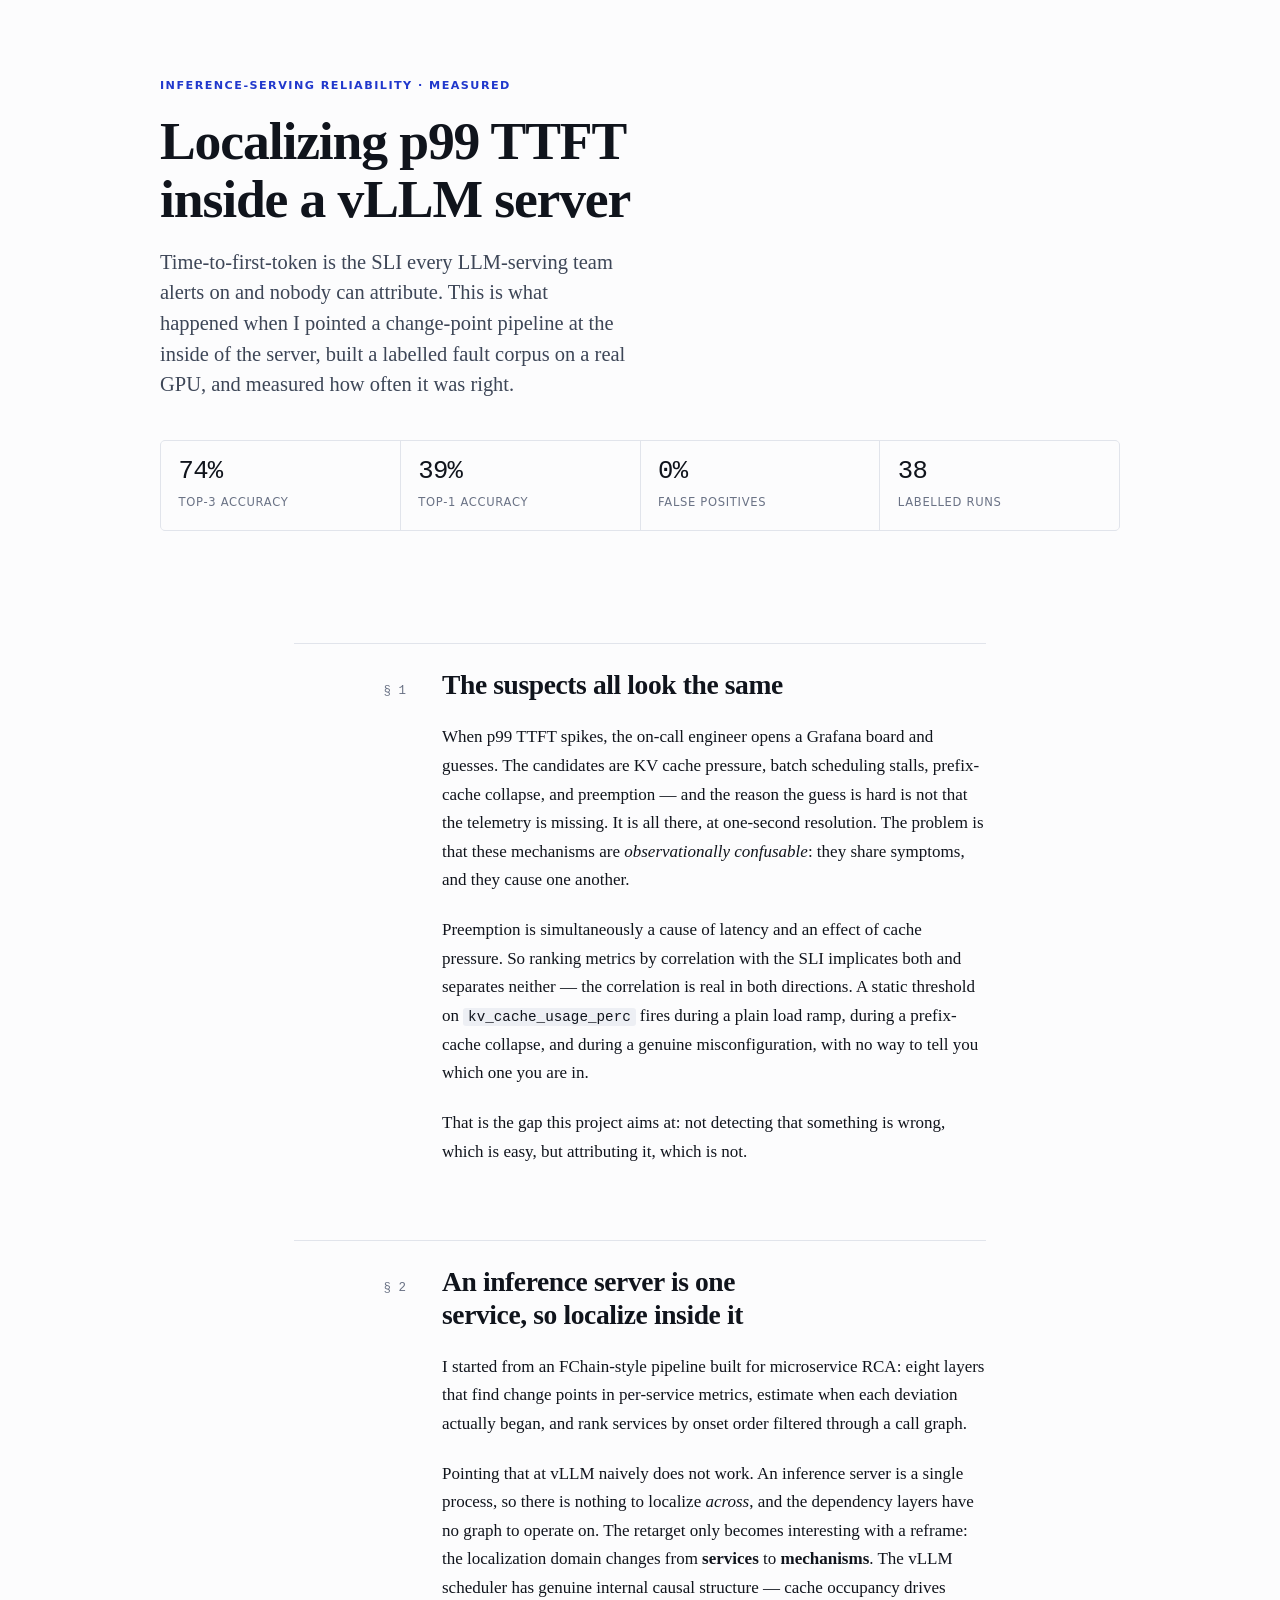
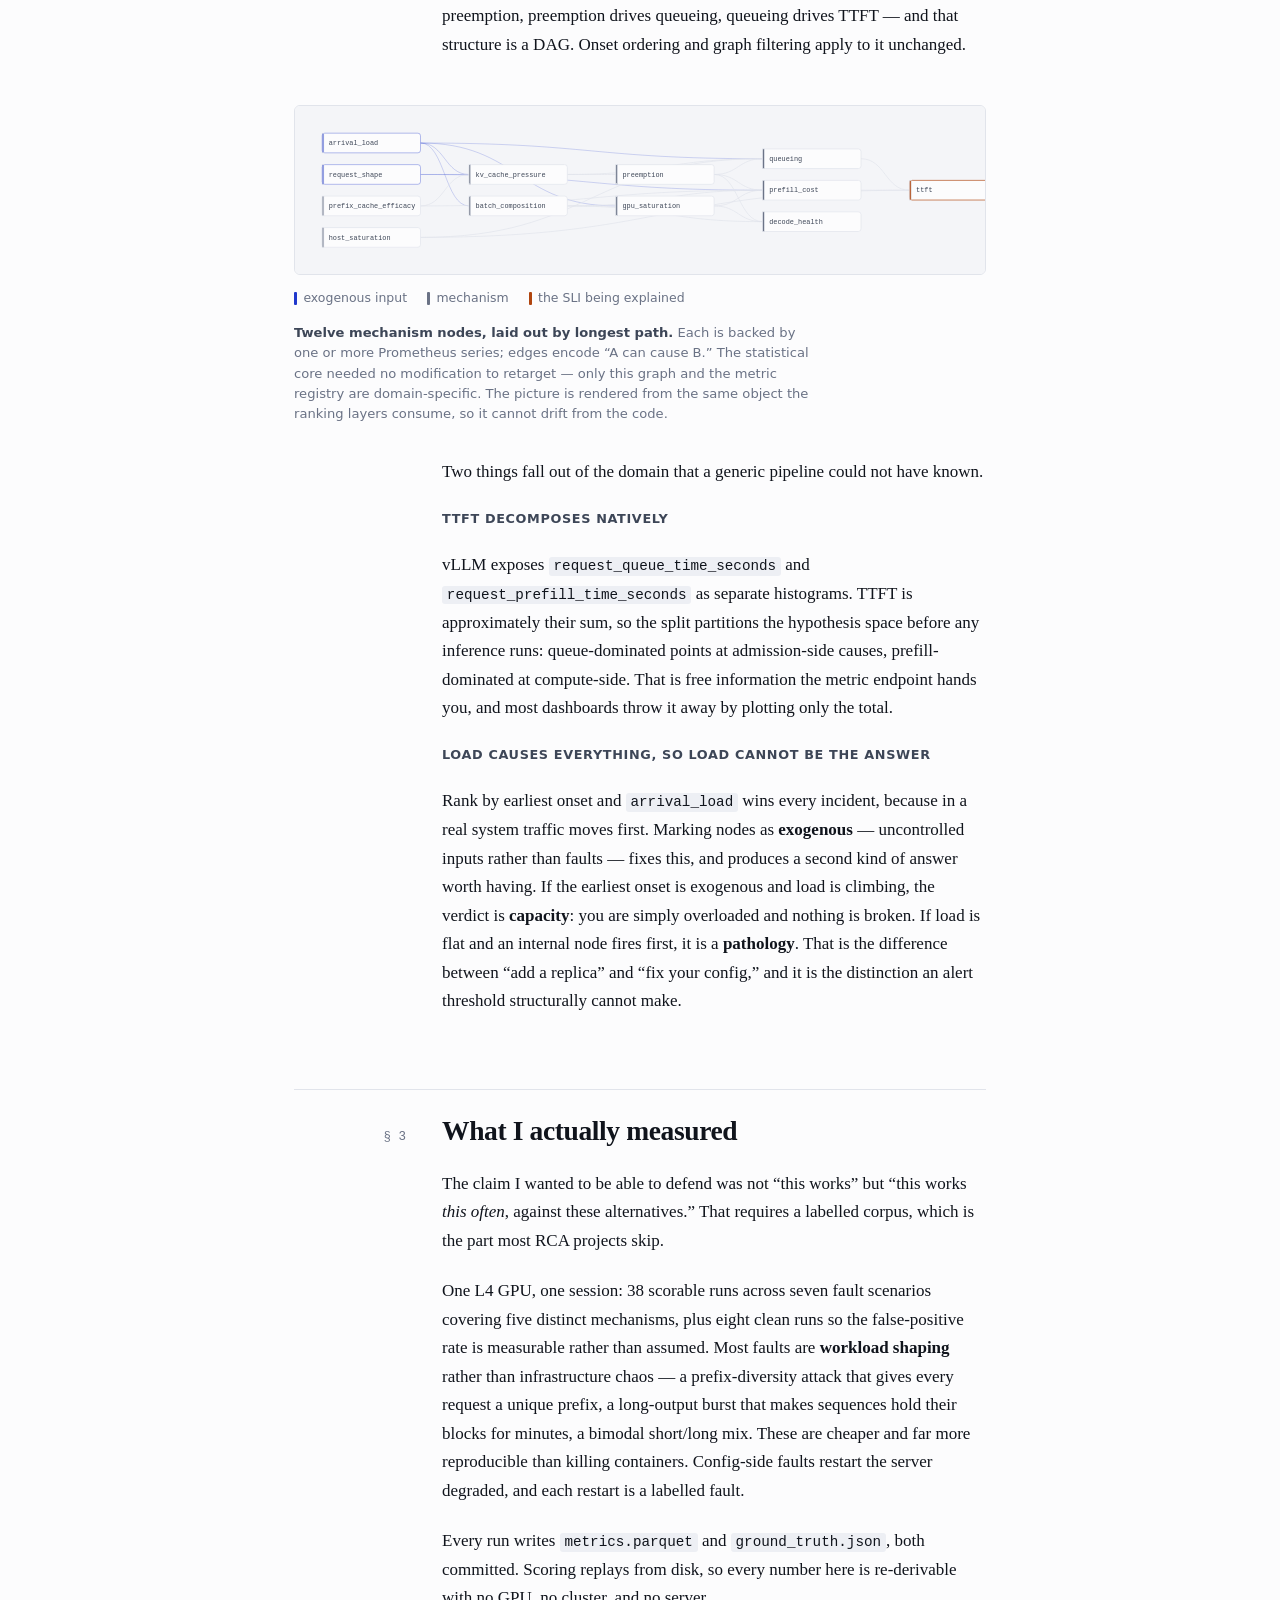
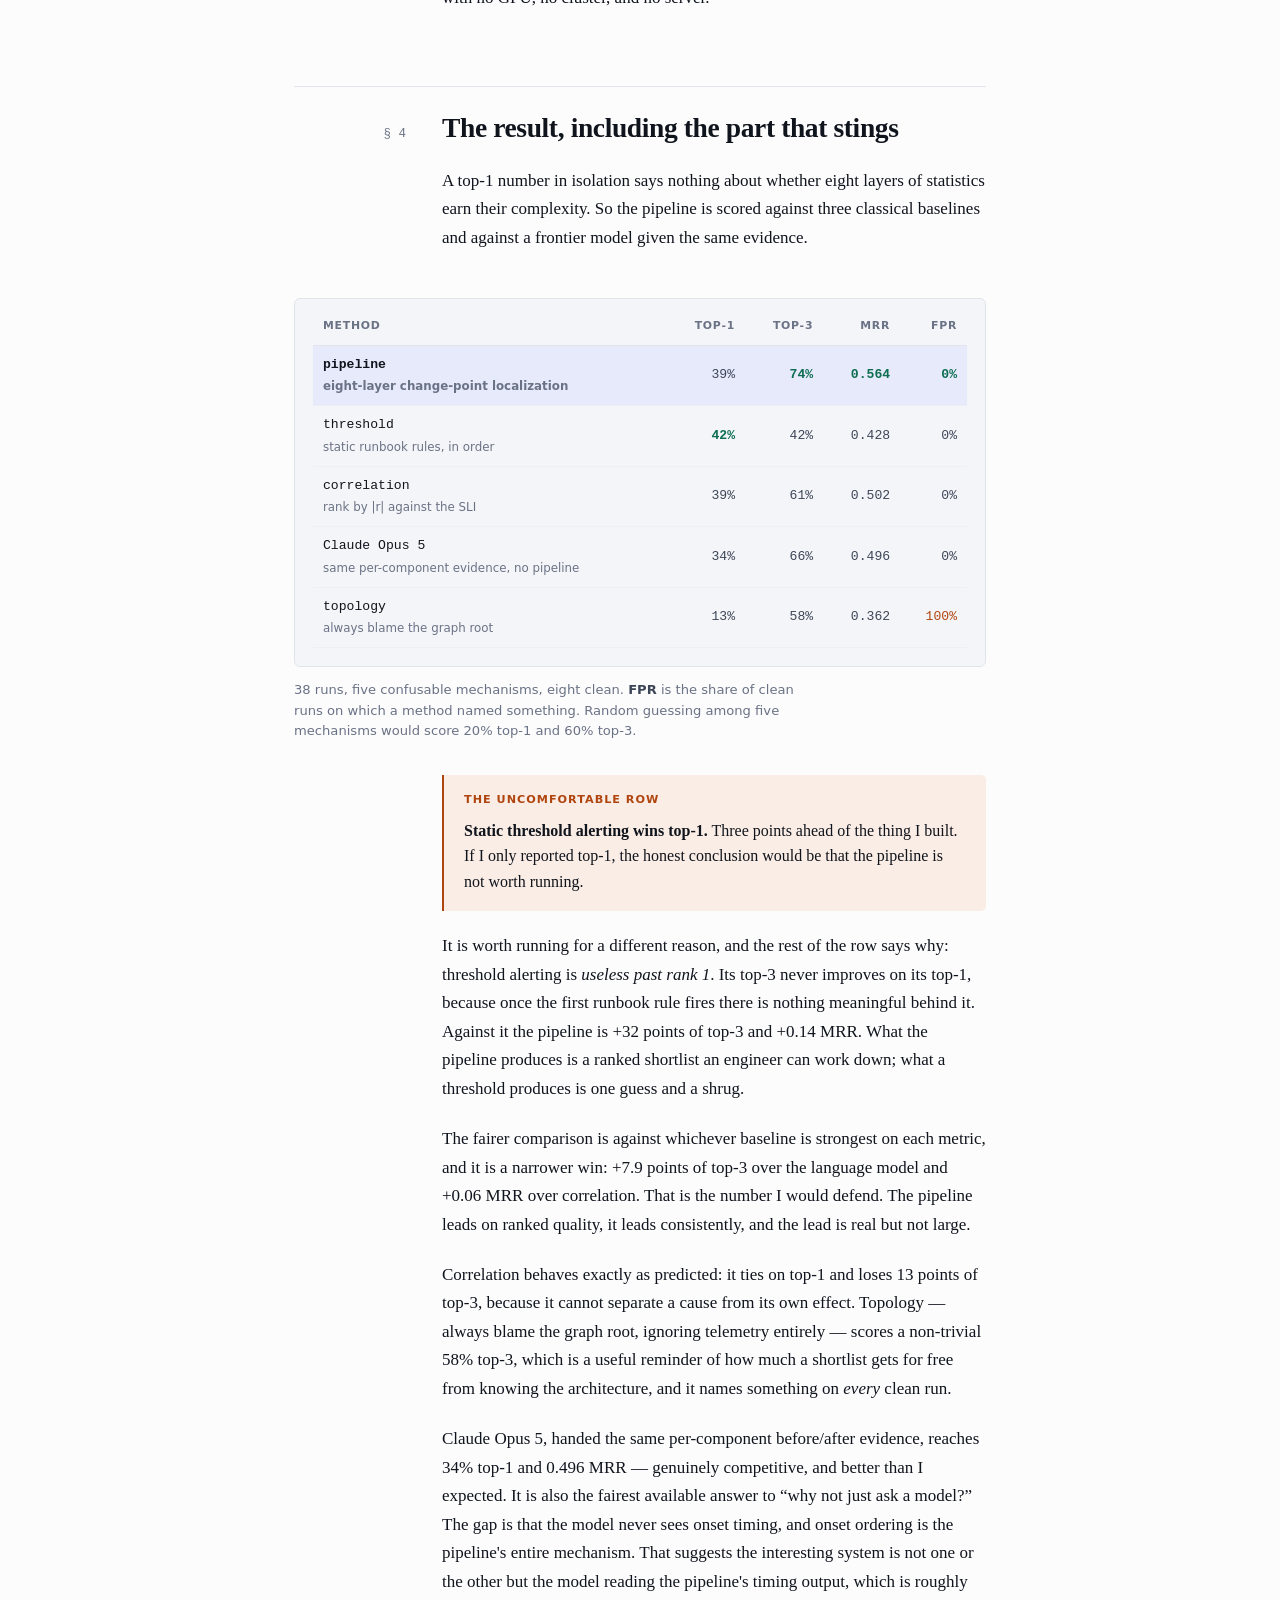
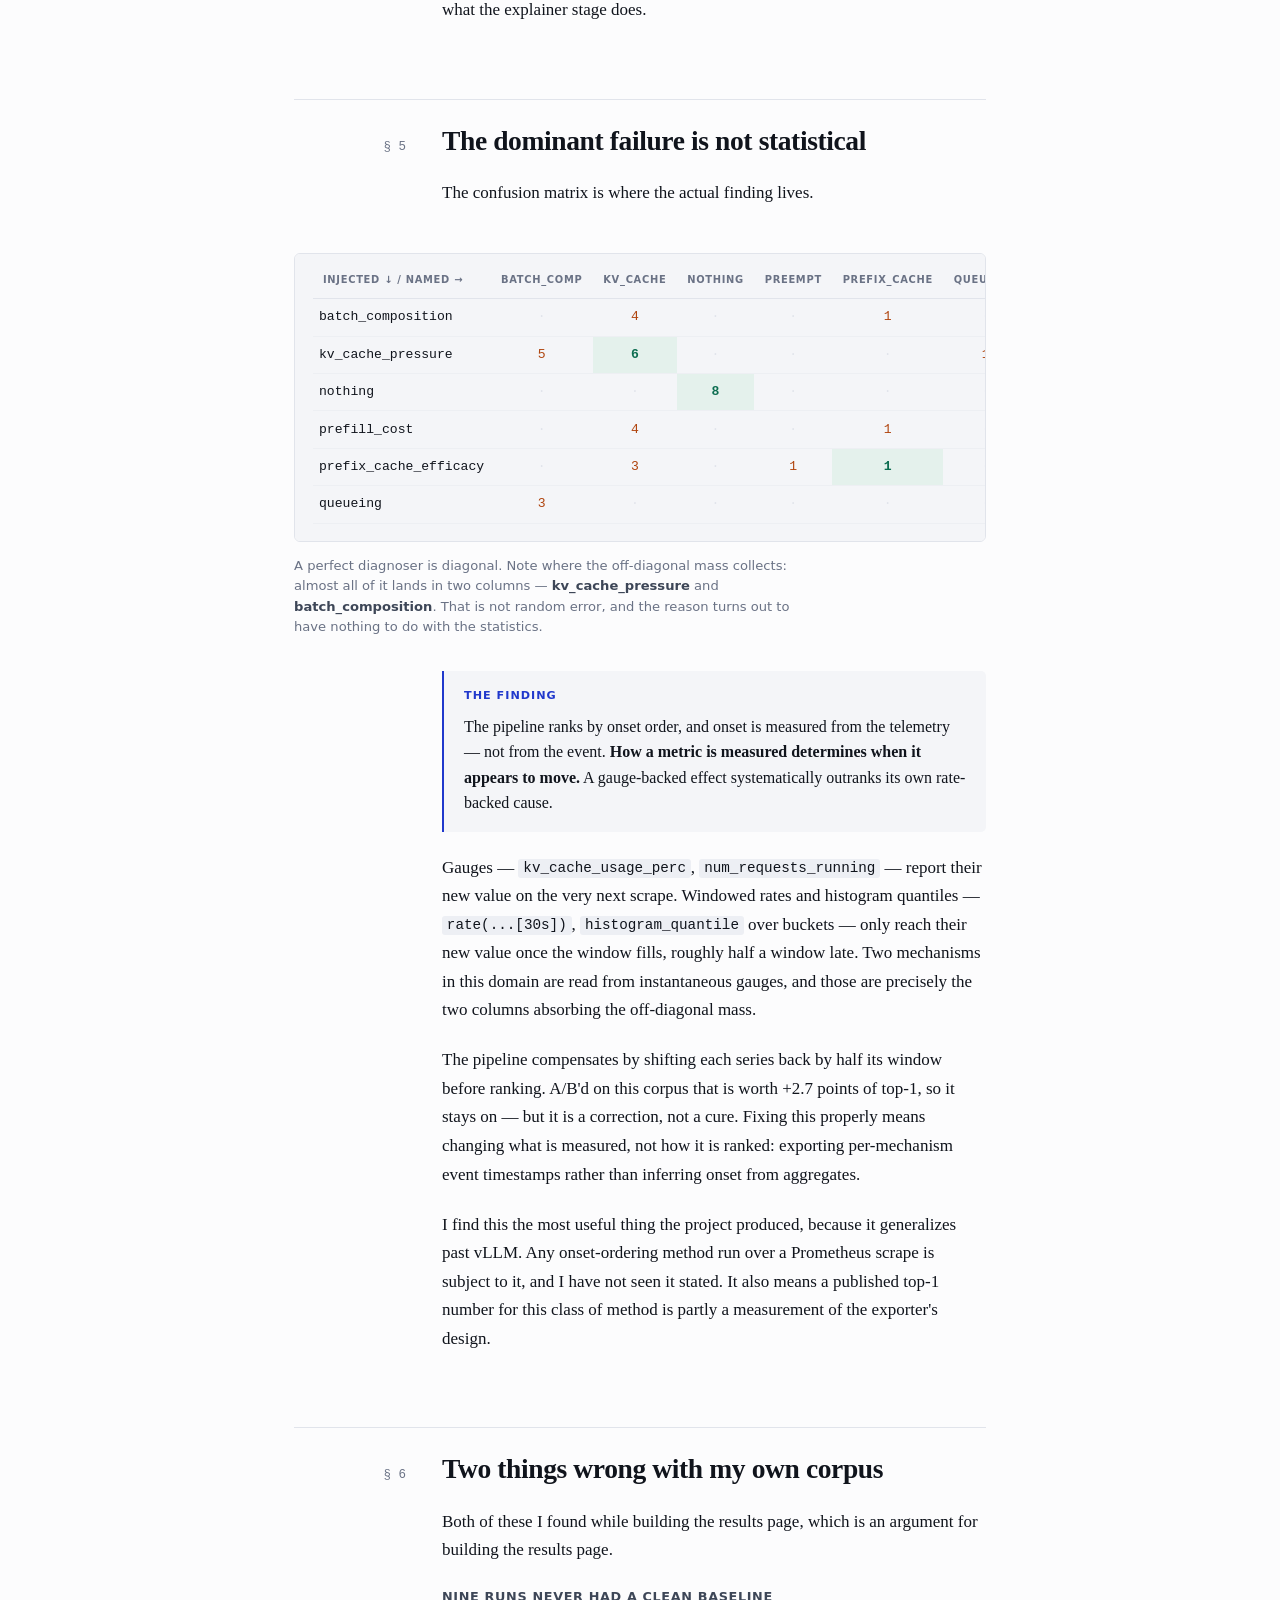
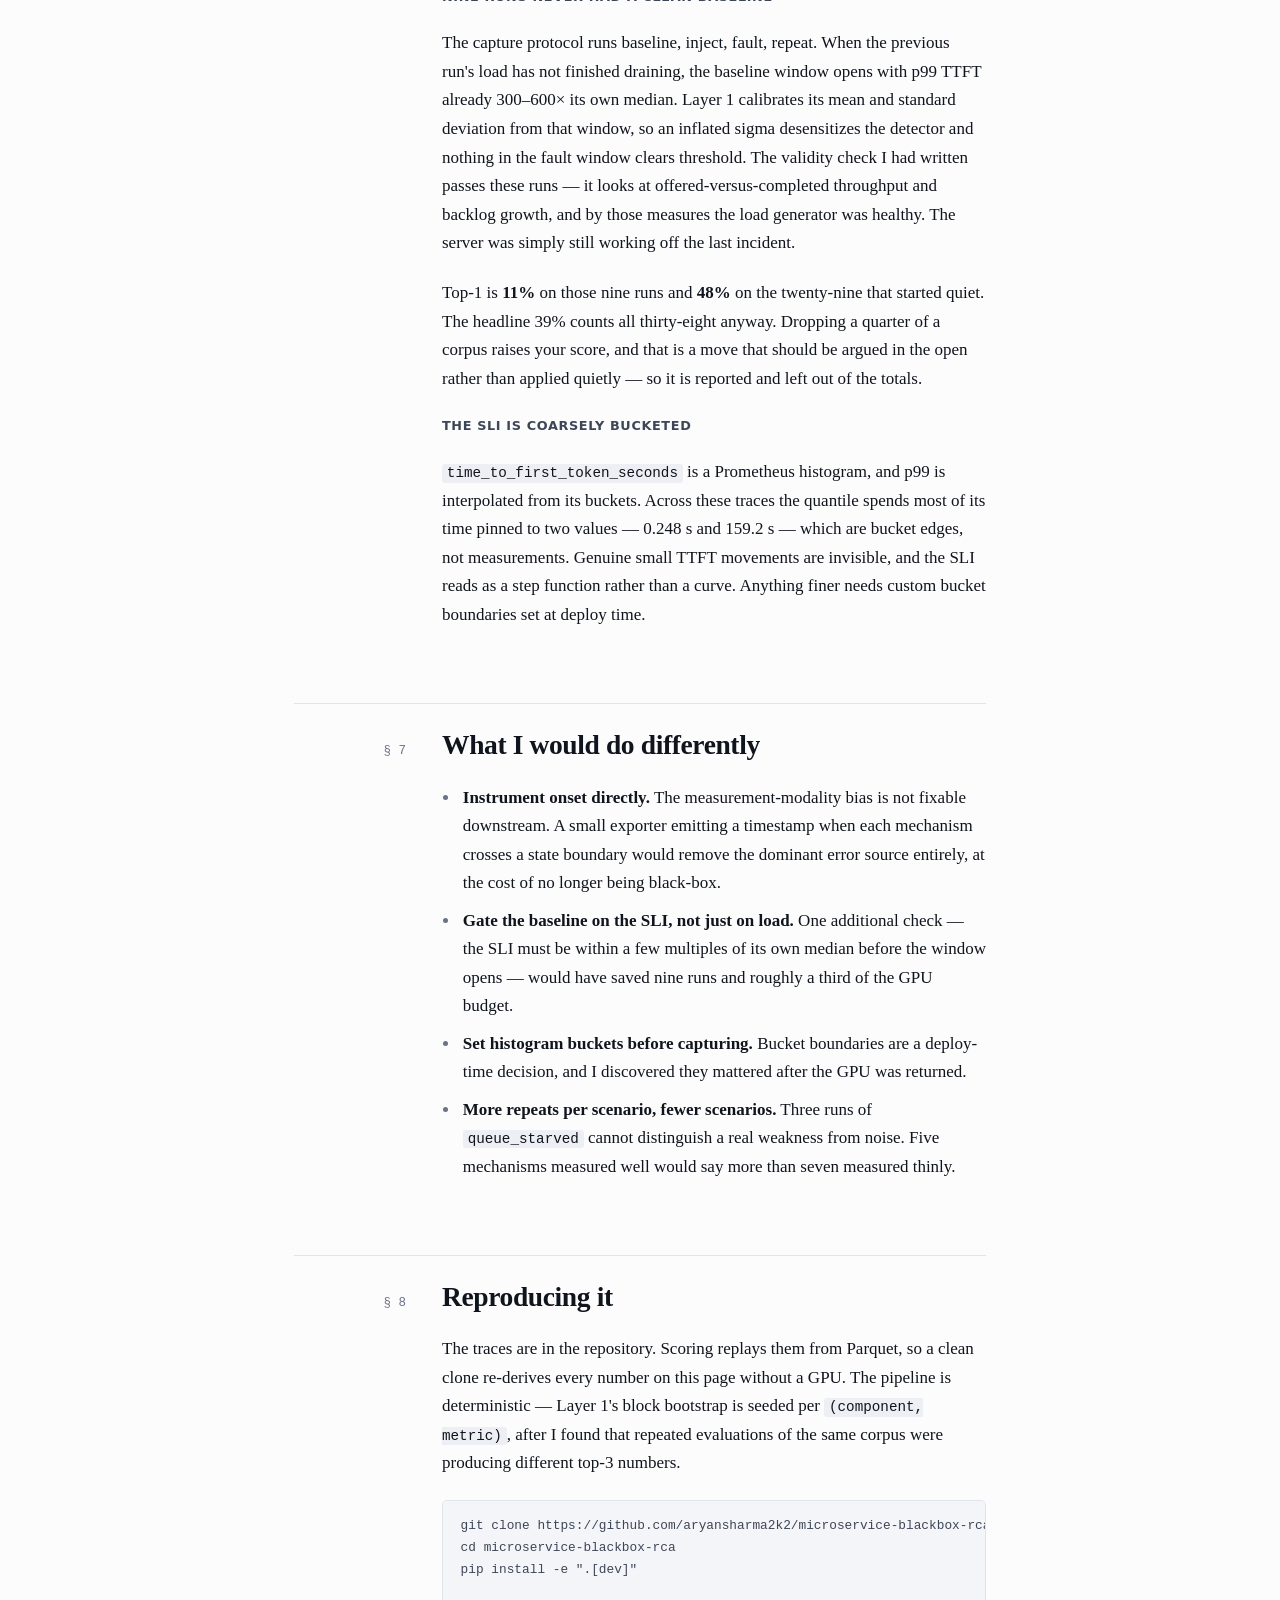
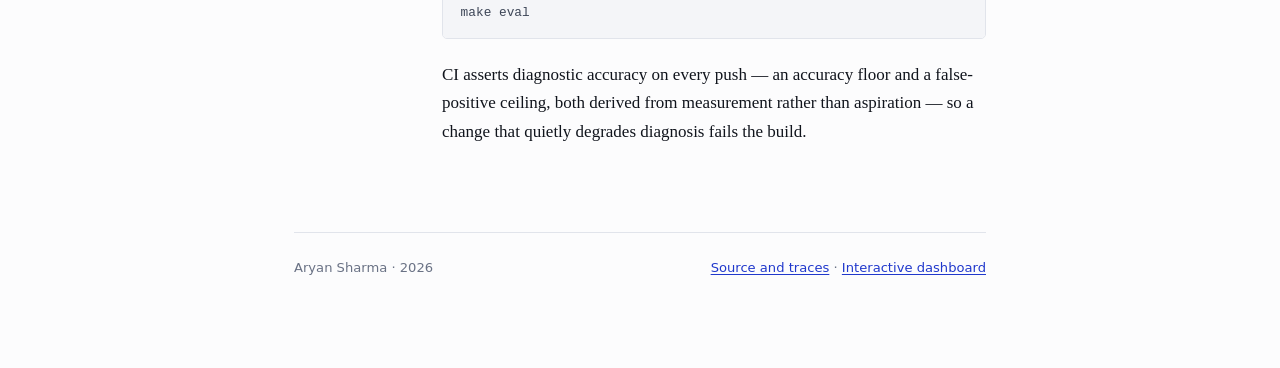
==== portfolio/writeup.html @ ae0decf9 "rebuilt the dashboard from real traces, added the writeup" ====
<!doctype html>
<html lang="en">
  <head>
    <meta charset="utf-8">
    <meta name="viewport" content="width=device-width, initial-scale=1">
    <meta name="description" content="How often a change-point pipeline correctly attributes p99 TTFT spikes inside a vLLM inference server, measured on 38 labelled GPU runs against threshold alerting, correlation ranking, and Claude Opus 5.">
    <title>Localizing p99 TTFT inside a vLLM server</title>
    <link rel="icon" href="data:image/svg+xml,<svg xmlns=%22http://www.w3.org/2000/svg%22 viewBox=%220 0 32 32%22><rect width=%2232%22 height=%2232%22 rx=%227%22 fill=%22%232038CC%22/><path d=%22M6 22 L13 22 L13 12 L19 12 L19 20 L26 20%22 fill=%22none%22 stroke=%22white%22 stroke-width=%223%22 stroke-linejoin=%22round%22 stroke-linecap=%22round%22/></svg>">
  </head>
  <body>
<style>
  /* --- tokens: complete light palette on bare :root --- */
  :root {
    --ground:      #FCFCFD;
    --ground-2:    #F4F5F8;
    --ground-3:    #EDEFF4;
    --ink:         #10141C;
    --ink-2:       #3D4657;
    --slate:       #6A7285;
    --rule:        #E1E4EB;
    --rule-soft:   #EDEFF3;
    --accent:      #2038CC;
    --accent-soft: #E7EAFB;
    --warn:        #B0450F;
    --warn-soft:   #FAEDE5;
    --good:        #0D6E51;
    --good-soft:   #E4F1EC;

    --serif: ui-serif, "New York", "Iowan Old Style", Charter, "Palatino Linotype", Georgia, serif;
    --sans:  ui-sans-serif, -apple-system, BlinkMacSystemFont, "Segoe UI", system-ui, sans-serif;
    --mono:  ui-monospace, "SF Mono", "JetBrains Mono", Menlo, Consolas, monospace;

    --col: 34rem;
    --rail: 7rem;
  }

  @media (prefers-color-scheme: dark) {
    :root:not([data-theme="light"]) {
      --ground:      #0E1116;
      --ground-2:    #151A22;
      --ground-3:    #1B212B;
      --ink:         #E9ECF2;
      --ink-2:       #B6BECD;
      --slate:       #8A93A5;
      --rule:        #262D39;
      --rule-soft:   #1C222C;
      --accent:      #8DA0FF;
      --accent-soft: #1A2140;
      --warn:        #E8895A;
      --warn-soft:   #2C1D15;
      --good:        #56C4A0;
      --good-soft:   #12271F;
    }
  }

  :root[data-theme="dark"] {
    --ground:      #0E1116;
    --ground-2:    #151A22;
    --ground-3:    #1B212B;
    --ink:         #E9ECF2;
    --ink-2:       #B6BECD;
    --slate:       #8A93A5;
    --rule:        #262D39;
    --rule-soft:   #1C222C;
    --accent:      #8DA0FF;
    --accent-soft: #1A2140;
    --warn:        #E8895A;
    --warn-soft:   #2C1D15;
    --good:        #56C4A0;
    --good-soft:   #12271F;
  }

  /* --- base --- */
  * { box-sizing: border-box; }

  body {
    margin: 0;
    background: var(--ground);
    color: var(--ink);
    font-family: var(--serif);
    font-size: 1.0625rem;
    line-height: 1.68;
    -webkit-font-smoothing: antialiased;
    text-rendering: optimizeLegibility;
  }

  .page {
    max-width: 66rem;
    margin: 0 auto;
    padding: clamp(2.5rem, 6vw, 5rem) clamp(1.1rem, 4vw, 3rem) 6rem;
  }

  /* The reading grid: a narrow rail for section marks, then the column.
     Figures opt out with .wide and span both tracks. */
  .flow {
    display: grid;
    grid-template-columns: var(--rail) minmax(0, var(--col));
    column-gap: 2.25rem;
    row-gap: 1.35rem;
    justify-content: center;
  }
  .flow > * { grid-column: 2; margin: 0; }
  .flow > .wide { grid-column: 1 / -1; }

  p { margin: 0; }
  p + p { margin-top: -.15rem; }

  a {
    color: var(--accent);
    text-decoration: underline;
    text-decoration-thickness: 1px;
    text-underline-offset: 2px;
  }
  a:hover { text-decoration-thickness: 2px; }
  a:focus-visible {
    outline: 2px solid var(--accent);
    outline-offset: 2px;
    border-radius: 2px;
  }

  strong { font-weight: 650; }
  em { font-style: italic; }

  code {
    font-family: var(--mono);
    font-size: .84em;
    background: var(--ground-3);
    padding: .1em .34em;
    border-radius: 3px;
    word-break: break-word;
  }

  /* --- masthead --- */
  .masthead { margin-bottom: clamp(2.5rem, 5vw, 3.75rem); }

  .kicker {
    font-family: var(--sans);
    font-size: .7rem;
    font-weight: 600;
    letter-spacing: .13em;
    text-transform: uppercase;
    color: var(--accent);
    margin-bottom: 1.1rem;
  }

  h1 {
    font-family: var(--serif);
    font-size: clamp(2.1rem, 5.4vw, 3.35rem);
    line-height: 1.08;
    letter-spacing: -.021em;
    font-weight: 600;
    text-wrap: balance;
    margin: 0 0 1.1rem;
    max-width: 20ch;
  }

  .deck {
    font-size: clamp(1.1rem, 2.1vw, 1.28rem);
    line-height: 1.5;
    color: var(--ink-2);
    max-width: 46ch;
    text-wrap: pretty;
  }

  /* --- the number strip: result before argument --- */
  .strip {
    display: grid;
    grid-template-columns: repeat(auto-fit, minmax(9rem, 1fr));
    gap: 1px;
    background: var(--rule);
    border: 1px solid var(--rule);
    border-radius: 5px;
    overflow: hidden;
    margin-top: 2.5rem;
  }
  .strip div { background: var(--ground); padding: 1rem 1.1rem 1.1rem; }
  .strip b {
    display: block;
    font-family: var(--mono);
    font-size: 1.6rem;
    font-weight: 500;
    letter-spacing: -.03em;
    font-variant-numeric: tabular-nums;
    color: var(--ink);
    line-height: 1.15;
  }
  .strip span {
    display: block;
    font-family: var(--sans);
    font-size: .72rem;
    letter-spacing: .06em;
    text-transform: uppercase;
    color: var(--slate);
    margin-top: .4rem;
  }

  /* --- sections --- */
  .sec {
    grid-column: 1 / -1;
    display: grid;
    grid-template-columns: var(--rail) minmax(0, var(--col));
    column-gap: 2.25rem;
    align-items: baseline;
    margin-top: 3.25rem;
    padding-top: 1.5rem;
    border-top: 1px solid var(--rule);
  }
  .sec .mark {
    grid-column: 1;
    font-family: var(--mono);
    font-size: .78rem;
    color: var(--slate);
    font-variant-numeric: tabular-nums;
    text-align: right;
    padding-top: .38rem;
  }
  .sec h2 {
    grid-column: 2;
    font-family: var(--serif);
    font-size: clamp(1.35rem, 2.8vw, 1.72rem);
    line-height: 1.2;
    letter-spacing: -.014em;
    font-weight: 600;
    margin: 0;
    text-wrap: balance;
  }

  h3 {
    font-family: var(--sans);
    font-size: .8rem;
    font-weight: 650;
    letter-spacing: .05em;
    text-transform: uppercase;
    color: var(--ink-2);
    margin: 1.1rem 0 -.5rem;
  }

  /* --- figures --- */
  figure.wide {
    margin: 1.5rem 0 .75rem;
    display: grid;
    gap: .85rem;
  }
  figcaption {
    font-family: var(--sans);
    font-size: .82rem;
    line-height: 1.55;
    color: var(--slate);
    max-width: 62ch;
  }
  figcaption b { color: var(--ink-2); font-weight: 620; }

  .frame {
    border: 1px solid var(--rule);
    border-radius: 6px;
    background: var(--ground-2);
    padding: 1.1rem;
    overflow-x: auto;
  }

  /* --- mechanism graph --- */
  .graph svg { display: block; width: 100%; min-width: 44rem; height: auto; }
  .graph .e      { fill: none; stroke: var(--rule); stroke-width: 1; }
  .graph .e-exo  { fill: none; stroke: var(--accent); stroke-width: 1; opacity: .3; }
  .graph .n rect { fill: var(--ground); stroke: var(--rule); stroke-width: 1; }
  .graph .n text {
    font-family: var(--mono);
    font-size: 10.5px;
    fill: var(--ink-2);
  }
  .graph .n-bar     { stroke: none; }
  .graph .n-mech .n-bar { fill: var(--slate); }
  .graph .n-exo  .n-bar { fill: var(--accent); }
  .graph .n-sli  .n-bar { fill: var(--warn); }
  .graph .n-sli rect:first-child { stroke: var(--warn); }
  .graph .n-exo rect:first-child { stroke: var(--accent); stroke-opacity: .5; }

  .legend {
    display: flex;
    flex-wrap: wrap;
    gap: 1.25rem;
    font-family: var(--sans);
    font-size: .78rem;
    color: var(--slate);
  }
  .legend span { display: inline-flex; align-items: center; gap: .4rem; }
  .legend i { width: 3px; height: 13px; border-radius: 1px; display: inline-block; }

  /* --- tables --- */
  table {
    border-collapse: collapse;
    width: 100%;
    font-family: var(--mono);
    font-size: .82rem;
    font-variant-numeric: tabular-nums;
  }
  thead th {
    font-family: var(--sans);
    font-size: .68rem;
    font-weight: 620;
    letter-spacing: .07em;
    text-transform: uppercase;
    color: var(--slate);
    text-align: right;
    padding: 0 .65rem .6rem;
    border-bottom: 1px solid var(--rule);
    white-space: nowrap;
  }
  thead th:first-child { text-align: left; }
  tbody td {
    padding: .5rem .65rem;
    text-align: right;
    border-bottom: 1px solid var(--rule-soft);
    color: var(--ink-2);
    white-space: nowrap;
  }
  tbody td:first-child { text-align: left; color: var(--ink); }
  tbody tr.lead td { background: var(--accent-soft); }
  tbody tr.lead td:first-child { font-weight: 600; color: var(--ink); }
  td .best { color: var(--good); font-weight: 620; }
  td .poor { color: var(--warn); }
  td .note {
    font-family: var(--sans);
    font-size: .74rem;
    color: var(--slate);
    display: block;
    margin-top: .1rem;
  }

  /* confusion matrix */
  table.matrix td { text-align: center; padding: .45rem .4rem; }
  table.matrix td:first-child { text-align: left; }
  table.matrix thead th { text-align: center; font-size: .62rem; }
  table.matrix thead th:first-child { text-align: left; }
  table.matrix .zero { color: var(--rule); }
  table.matrix .hit  { background: var(--good-soft); color: var(--good); font-weight: 650; }
  table.matrix .off  { color: var(--warn); }

  /* --- pull note --- */
  .note-block {
    border-left: 2px solid var(--accent);
    background: var(--ground-2);
    padding: 1rem 1.25rem;
    border-radius: 0 5px 5px 0;
    display: grid;
    gap: .7rem;
  }
  .note-block.caution { border-left-color: var(--warn); background: var(--warn-soft); }
  .note-block p { font-size: 1rem; line-height: 1.6; }
  .note-block .label {
    font-family: var(--sans);
    font-size: .7rem;
    font-weight: 650;
    letter-spacing: .09em;
    text-transform: uppercase;
    color: var(--accent);
  }
  .note-block.caution .label { color: var(--warn); }

  pre {
    font-family: var(--mono);
    font-size: .8rem;
    line-height: 1.7;
    background: var(--ground-2);
    border: 1px solid var(--rule);
    border-radius: 5px;
    padding: .9rem 1.1rem;
    overflow-x: auto;
    margin: 0;
    color: var(--ink-2);
  }
  pre code { background: none; padding: 0; font-size: inherit; }

  ul { margin: 0; padding-left: 1.15rem; display: grid; gap: .55rem; }
  li { padding-left: .15rem; }
  li::marker { color: var(--slate); }

  /* --- colophon --- */
  .colophon {
    grid-column: 1 / -1;
    margin-top: 4rem;
    padding-top: 1.5rem;
    border-top: 1px solid var(--rule);
    font-family: var(--sans);
    font-size: .82rem;
    color: var(--slate);
    display: flex;
    flex-wrap: wrap;
    gap: .5rem 1.5rem;
    justify-content: space-between;
  }

  @media (max-width: 46rem) {
    .flow, .sec { grid-template-columns: minmax(0, 1fr); }
    .flow > *, .sec h2 { grid-column: 1; }
    .sec .mark { grid-column: 1; text-align: left; padding: 0 0 .3rem; }
    .graph .frame { padding: .6rem; }
  }

  @media (prefers-reduced-motion: reduce) {
    * { transition: none !important; animation: none !important; }
  }
</style>

<div class="page">
  <header class="masthead">
    <p class="kicker">Inference-serving reliability &#183; measured</p>
    <h1>Localizing p99 TTFT inside a vLLM server</h1>
    <p class="deck">
      Time-to-first-token is the SLI every LLM-serving team alerts on and
      nobody can attribute. This is what happened when I pointed a change-point
      pipeline at the inside of the server, built a labelled fault corpus on a
      real GPU, and measured how often it was right.
    </p>

    <div class="strip">
      <div><b>74%</b><span>top-3 accuracy</span></div>
      <div><b>39%</b><span>top-1 accuracy</span></div>
      <div><b>0%</b><span>false positives</span></div>
      <div><b>38</b><span>labelled runs</span></div>
    </div>
  </header>

  <div class="flow">

    <!-- --- 1 -->
    <section class="sec">
      <p class="mark">&#167; 1</p>
      <h2>The suspects all look the same</h2>
    </section>

    <p>
      When p99 TTFT spikes, the on-call engineer opens a Grafana board and
      guesses. The candidates are KV cache pressure, batch scheduling stalls,
      prefix-cache collapse, and preemption &#8212; and the reason the guess is hard
      is not that the telemetry is missing. It is all there, at one-second
      resolution. The problem is that these mechanisms are
      <em>observationally confusable</em>: they share symptoms, and they cause
      one another.
    </p>
    <p>
      Preemption is simultaneously a cause of latency and an effect of cache
      pressure. So ranking metrics by correlation with the SLI implicates both
      and separates neither &#8212; the correlation is real in both directions. A
      static threshold on <code>kv_cache_usage_perc</code> fires during a plain
      load ramp, during a prefix-cache collapse, and during a genuine
      misconfiguration, with no way to tell you which one you are in.
    </p>
    <p>
      That is the gap this project aims at: not detecting that something is
      wrong, which is easy, but attributing it, which is not.
    </p>

    <!-- --- 2 -->
    <section class="sec">
      <p class="mark">&#167; 2</p>
      <h2>An inference server is one service, so localize inside it</h2>
    </section>

    <p>
      I started from an FChain-style pipeline built for microservice RCA:
      eight layers that find change points in per-service metrics, estimate
      when each deviation actually began, and rank services by onset order
      filtered through a call graph.
    </p>
    <p>
      Pointing that at vLLM naively does not work. An inference server is a
      single process, so there is nothing to localize <em>across</em>, and the
      dependency layers have no graph to operate on. The retarget only becomes
      interesting with a reframe: the localization domain changes from
      <strong>services</strong> to <strong>mechanisms</strong>. The vLLM
      scheduler has genuine internal causal structure &#8212; cache occupancy drives
      preemption, preemption drives queueing, queueing drives TTFT &#8212; and that
      structure is a DAG. Onset ordering and graph filtering apply to it
      unchanged.
    </p>

    <figure class="wide graph">
      <div class="frame">
<svg viewBox="0 0 1074 202" xmlns="http://www.w3.org/2000/svg" role="img" aria-label="vLLM mechanism graph: twelve subsystem nodes with causal edges converging on TTFT">
<g class="g-edges">
<path class="e-exo" d="M 164 29.0 C 201.0 29.0, 201.0 77.0, 238 77.0"/>
<path class="e-exo" d="M 164 29.0 C 425.0 29.0, 425.0 53.0, 686 53.0"/>
<path class="e-exo" d="M 164 29.0 C 201.0 29.0, 201.0 125.0, 238 125.0"/>
<path class="e-exo" d="M 164 29.0 C 313.0 29.0, 313.0 125.0, 462 125.0"/>
<path class="e-exo" d="M 164 77.0 C 425.0 77.0, 425.0 101.0, 686 101.0"/>
<path class="e-exo" d="M 164 77.0 C 201.0 77.0, 201.0 77.0, 238 77.0"/>
<path class="e" d="M 164 125.0 C 425.0 125.0, 425.0 101.0, 686 101.0"/>
<path class="e" d="M 164 125.0 C 201.0 125.0, 201.0 77.0, 238 77.0"/>
<path class="e" d="M 388 77.0 C 425.0 77.0, 425.0 77.0, 462 77.0"/>
<path class="e" d="M 388 77.0 C 537.0 77.0, 537.0 53.0, 686 53.0"/>
<path class="e" d="M 612 77.0 C 649.0 77.0, 649.0 53.0, 686 53.0"/>
<path class="e" d="M 612 77.0 C 649.0 77.0, 649.0 101.0, 686 101.0"/>
<path class="e" d="M 612 77.0 C 649.0 77.0, 649.0 149.0, 686 149.0"/>
<path class="e" d="M 388 125.0 C 537.0 125.0, 537.0 101.0, 686 101.0"/>
<path class="e" d="M 388 125.0 C 537.0 125.0, 537.0 149.0, 686 149.0"/>
<path class="e" d="M 388 125.0 C 425.0 125.0, 425.0 125.0, 462 125.0"/>
<path class="e" d="M 612 125.0 C 649.0 125.0, 649.0 101.0, 686 101.0"/>
<path class="e" d="M 612 125.0 C 649.0 125.0, 649.0 149.0, 686 149.0"/>
<path class="e" d="M 164 173.0 C 425.0 173.0, 425.0 53.0, 686 53.0"/>
<path class="e" d="M 164 173.0 C 537.0 173.0, 537.0 101.0, 910 101.0"/>
<path class="e" d="M 836 53.0 C 873.0 53.0, 873.0 101.0, 910 101.0"/>
<path class="e" d="M 836 101.0 C 873.0 101.0, 873.0 101.0, 910 101.0"/>
</g><g class="g-nodes">
<g class="n n-exo"><rect x="14" y="14.0" width="150" height="30" rx="4"/><rect class="n-bar" x="14" y="14.0" width="2.5" height="30"/><text x="24" y="32.5">arrival_load</text></g>
<g class="n n-exo"><rect x="14" y="62.0" width="150" height="30" rx="4"/><rect class="n-bar" x="14" y="62.0" width="2.5" height="30"/><text x="24" y="80.5">request_shape</text></g>
<g class="n n-mech"><rect x="14" y="110.0" width="150" height="30" rx="4"/><rect class="n-bar" x="14" y="110.0" width="2.5" height="30"/><text x="24" y="128.5">prefix_cache_efficacy</text></g>
<g class="n n-mech"><rect x="238" y="62.0" width="150" height="30" rx="4"/><rect class="n-bar" x="238" y="62.0" width="2.5" height="30"/><text x="248" y="80.5">kv_cache_pressure</text></g>
<g class="n n-mech"><rect x="462" y="62.0" width="150" height="30" rx="4"/><rect class="n-bar" x="462" y="62.0" width="2.5" height="30"/><text x="472" y="80.5">preemption</text></g>
<g class="n n-mech"><rect x="238" y="110.0" width="150" height="30" rx="4"/><rect class="n-bar" x="238" y="110.0" width="2.5" height="30"/><text x="248" y="128.5">batch_composition</text></g>
<g class="n n-mech"><rect x="462" y="110.0" width="150" height="30" rx="4"/><rect class="n-bar" x="462" y="110.0" width="2.5" height="30"/><text x="472" y="128.5">gpu_saturation</text></g>
<g class="n n-mech"><rect x="14" y="158.0" width="150" height="30" rx="4"/><rect class="n-bar" x="14" y="158.0" width="2.5" height="30"/><text x="24" y="176.5">host_saturation</text></g>
<g class="n n-mech"><rect x="686" y="38.0" width="150" height="30" rx="4"/><rect class="n-bar" x="686" y="38.0" width="2.5" height="30"/><text x="696" y="56.5">queueing</text></g>
<g class="n n-mech"><rect x="686" y="86.0" width="150" height="30" rx="4"/><rect class="n-bar" x="686" y="86.0" width="2.5" height="30"/><text x="696" y="104.5">prefill_cost</text></g>
<g class="n n-mech"><rect x="686" y="134.0" width="150" height="30" rx="4"/><rect class="n-bar" x="686" y="134.0" width="2.5" height="30"/><text x="696" y="152.5">decode_health</text></g>
<g class="n n-sli"><rect x="910" y="86.0" width="150" height="30" rx="4"/><rect class="n-bar" x="910" y="86.0" width="2.5" height="30"/><text x="920" y="104.5">ttft</text></g>
</g></svg>
      </div>
      <div class="legend">
        <span><i style="background: var(--accent)"></i>exogenous input</span>
        <span><i style="background: var(--slate)"></i>mechanism</span>
        <span><i style="background: var(--warn)"></i>the SLI being explained</span>
      </div>
      <figcaption>
        <b>Twelve mechanism nodes, laid out by longest path.</b> Each is backed
        by one or more Prometheus series; edges encode &#8220;A can cause B.&#8221; The
        statistical core needed no modification to retarget &#8212; only this graph
        and the metric registry are domain-specific. The picture is rendered
        from the same object the ranking layers consume, so it cannot drift
        from the code.
      </figcaption>
    </figure>

    <p>
      Two things fall out of the domain that a generic pipeline could not have
      known.
    </p>

    <h3>TTFT decomposes natively</h3>
    <p>
      vLLM exposes <code>request_queue_time_seconds</code> and
      <code>request_prefill_time_seconds</code> as separate histograms. TTFT is
      approximately their sum, so the split partitions the hypothesis space
      before any inference runs: queue-dominated points at admission-side
      causes, prefill-dominated at compute-side. That is free information the
      metric endpoint hands you, and most dashboards throw it away by plotting
      only the total.
    </p>

    <h3>Load causes everything, so load cannot be the answer</h3>
    <p>
      Rank by earliest onset and <code>arrival_load</code> wins every incident,
      because in a real system traffic moves first. Marking nodes as
      <strong>exogenous</strong> &#8212; uncontrolled inputs rather than faults &#8212;
      fixes this, and produces a second kind of answer worth having. If the
      earliest onset is exogenous and load is climbing, the verdict is
      <strong>capacity</strong>: you are simply overloaded and nothing is
      broken. If load is flat and an internal node fires first, it is a
      <strong>pathology</strong>. That is the difference between &#8220;add a
      replica&#8221; and &#8220;fix your config,&#8221; and it is the distinction an alert
      threshold structurally cannot make.
    </p>

    <!-- --- 3 -->
    <section class="sec">
      <p class="mark">&#167; 3</p>
      <h2>What I actually measured</h2>
    </section>

    <p>
      The claim I wanted to be able to defend was not &#8220;this works&#8221; but &#8220;this
      works <em>this often</em>, against these alternatives.&#8221; That requires a
      labelled corpus, which is the part most RCA projects skip.
    </p>
    <p>
      One L4 GPU, one session: 38 scorable runs across seven fault scenarios
      covering five distinct mechanisms, plus eight clean runs so the
      false-positive rate is measurable rather than assumed. Most faults are
      <strong>workload shaping</strong> rather than infrastructure chaos &#8212; a
      prefix-diversity attack that gives every request a unique prefix, a
      long-output burst that makes sequences hold their blocks for minutes, a
      bimodal short/long mix. These are cheaper and far more reproducible than
      killing containers. Config-side faults restart the server degraded, and
      each restart is a labelled fault.
    </p>
    <p>
      Every run writes <code>metrics.parquet</code> and
      <code>ground_truth.json</code>, both committed. Scoring replays from
      disk, so every number here is re-derivable with no GPU, no cluster, and
      no server.
    </p>

    <!-- --- 4 -->
    <section class="sec">
      <p class="mark">&#167; 4</p>
      <h2>The result, including the part that stings</h2>
    </section>

    <p>
      A top-1 number in isolation says nothing about whether eight layers of
      statistics earn their complexity. So the pipeline is scored against three
      classical baselines and against a frontier model given the same evidence.
    </p>

    <figure class="wide">
      <div class="frame">
        <table>
          <thead>
            <tr>
              <th>method</th><th>top-1</th><th>top-3</th><th>MRR</th><th>FPR</th>
            </tr>
          </thead>
          <tbody>
            <tr class="lead">
              <td>pipeline<span class="note">eight-layer change-point localization</span></td>
              <td>39%</td><td><span class="best">74%</span></td>
              <td><span class="best">0.564</span></td><td><span class="best">0%</span></td>
            </tr>
            <tr>
              <td>threshold<span class="note">static runbook rules, in order</span></td>
              <td><span class="best">42%</span></td><td>42%</td><td>0.428</td><td>0%</td>
            </tr>
            <tr>
              <td>correlation<span class="note">rank by |r| against the SLI</span></td>
              <td>39%</td><td>61%</td><td>0.502</td><td>0%</td>
            </tr>
            <tr>
              <td>Claude Opus 5<span class="note">same per-component evidence, no pipeline</span></td>
              <td>34%</td><td>66%</td><td>0.496</td><td>0%</td>
            </tr>
            <tr>
              <td>topology<span class="note">always blame the graph root</span></td>
              <td>13%</td><td>58%</td><td>0.362</td><td><span class="poor">100%</span></td>
            </tr>
          </tbody>
        </table>
      </div>
      <figcaption>
        38 runs, five confusable mechanisms, eight clean. <b>FPR</b> is the
        share of clean runs on which a method named something. Random guessing
        among five mechanisms would score 20% top-1 and 60% top-3.
      </figcaption>
    </figure>

    <div class="note-block caution">
      <p class="label">The uncomfortable row</p>
      <p>
        <strong>Static threshold alerting wins top-1.</strong> Three points
        ahead of the thing I built. If I only reported top-1, the honest
        conclusion would be that the pipeline is not worth running.
      </p>
    </div>

    <p>
      It is worth running for a different reason, and the rest of the row says
      why: threshold alerting is <em>useless past rank 1</em>. Its top-3 never
      improves on its top-1, because once the first runbook rule fires there is
      nothing meaningful behind it. Against it the pipeline is +32 points of
      top-3 and +0.14 MRR. What the pipeline produces is a ranked shortlist an
      engineer can work down; what a threshold produces is one guess and a
      shrug.
    </p>
    <p>
      The fairer comparison is against whichever baseline is strongest on each
      metric, and it is a narrower win: +7.9 points of top-3 over the language
      model and +0.06 MRR over correlation. That is the number I would defend.
      The pipeline leads on ranked quality, it leads consistently, and the lead
      is real but not large.
    </p>
    <p>
      Correlation behaves exactly as predicted: it ties on top-1 and loses 13
      points of top-3, because it cannot separate a cause from its own effect.
      Topology &#8212; always blame the graph root, ignoring telemetry entirely &#8212;
      scores a non-trivial 58% top-3, which is a useful reminder of how much a
      shortlist gets for free from knowing the architecture, and it names
      something on <em>every</em> clean run.
    </p>
    <p>
      Claude Opus 5, handed the same per-component before/after evidence,
      reaches 34% top-1 and 0.496 MRR &#8212; genuinely competitive, and better than
      I expected. It is also the fairest available answer to &#8220;why not just ask
      a model?&#8221; The gap is that the model never sees onset timing, and onset
      ordering is the pipeline's entire mechanism. That suggests the
      interesting system is not one or the other but the model reading the
      pipeline's timing output, which is roughly what the explainer stage does.
    </p>

    <!-- --- 5 -->
    <section class="sec">
      <p class="mark">&#167; 5</p>
      <h2>The dominant failure is not statistical</h2>
    </section>

    <p>
      The confusion matrix is where the actual finding lives.
    </p>

    <figure class="wide">
      <div class="frame">
        <table class="matrix">
          <thead>
            <tr>
              <th>injected &#8595; / named &#8594;</th>
              <th>batch_comp</th><th>kv_cache</th><th>nothing</th>
              <th>preempt</th><th>prefix_cache</th><th>queueing</th>
            </tr>
          </thead>
          <tbody>
            <tr><td>batch_composition</td>
              <td class="zero">&#183;</td><td class="off">4</td><td class="zero">&#183;</td>
              <td class="zero">&#183;</td><td class="off">1</td><td class="zero">&#183;</td></tr>
            <tr><td>kv_cache_pressure</td>
              <td class="off">5</td><td class="hit">6</td><td class="zero">&#183;</td>
              <td class="zero">&#183;</td><td class="zero">&#183;</td><td class="off">1</td></tr>
            <tr><td>nothing</td>
              <td class="zero">&#183;</td><td class="zero">&#183;</td><td class="hit">8</td>
              <td class="zero">&#183;</td><td class="zero">&#183;</td><td class="zero">&#183;</td></tr>
            <tr><td>prefill_cost</td>
              <td class="zero">&#183;</td><td class="off">4</td><td class="zero">&#183;</td>
              <td class="zero">&#183;</td><td class="off">1</td><td class="zero">&#183;</td></tr>
            <tr><td>prefix_cache_efficacy</td>
              <td class="zero">&#183;</td><td class="off">3</td><td class="zero">&#183;</td>
              <td class="off">1</td><td class="hit">1</td><td class="zero">&#183;</td></tr>
            <tr><td>queueing</td>
              <td class="off">3</td><td class="zero">&#183;</td><td class="zero">&#183;</td>
              <td class="zero">&#183;</td><td class="zero">&#183;</td><td class="zero">&#183;</td></tr>
          </tbody>
        </table>
      </div>
      <figcaption>
        A perfect diagnoser is diagonal. Note where the off-diagonal mass
        collects: almost all of it lands in two columns &#8212;
        <b>kv_cache_pressure</b> and <b>batch_composition</b>. That is not
        random error, and the reason turns out to have nothing to do with the
        statistics.
      </figcaption>
    </figure>

    <div class="note-block">
      <p class="label">The finding</p>
      <p>
        The pipeline ranks by onset order, and onset is measured from the
        telemetry &#8212; not from the event. <strong>How a metric is measured
        determines when it appears to move.</strong> A gauge-backed effect
        systematically outranks its own rate-backed cause.
      </p>
    </div>

    <p>
      Gauges &#8212; <code>kv_cache_usage_perc</code>,
      <code>num_requests_running</code> &#8212; report their new value on the very
      next scrape. Windowed rates and histogram quantiles &#8212;
      <code>rate(...[30s])</code>, <code>histogram_quantile</code> over buckets
      &#8212; only reach their new value once the window fills, roughly half a window
      late. Two mechanisms in this domain are read from instantaneous gauges,
      and those are precisely the two columns absorbing the off-diagonal mass.
    </p>
    <p>
      The pipeline compensates by shifting each series back by half its window
      before ranking. A/B'd on this corpus that is worth +2.7 points of top-1,
      so it stays on &#8212; but it is a correction, not a cure. Fixing this properly
      means changing what is measured, not how it is ranked: exporting
      per-mechanism event timestamps rather than inferring onset from
      aggregates.
    </p>
    <p>
      I find this the most useful thing the project produced, because it
      generalizes past vLLM. Any onset-ordering method run over a Prometheus
      scrape is subject to it, and I have not seen it stated. It also means a
      published top-1 number for this class of method is partly a measurement
      of the exporter's design.
    </p>

    <!-- --- 6 -->
    <section class="sec">
      <p class="mark">&#167; 6</p>
      <h2>Two things wrong with my own corpus</h2>
    </section>

    <p>
      Both of these I found while building the results page, which is an
      argument for building the results page.
    </p>

    <h3>Nine runs never had a clean baseline</h3>
    <p>
      The capture protocol runs baseline, inject, fault, repeat. When the
      previous run's load has not finished draining, the baseline window opens
      with p99 TTFT already 300&#8211;600&#215; its own median. Layer 1 calibrates its
      mean and standard deviation from that window, so an inflated sigma
      desensitizes the detector and nothing in the fault window clears
      threshold. The validity check I had written passes these runs &#8212; it looks
      at offered-versus-completed throughput and backlog growth, and by those
      measures the load generator was healthy. The server was simply still
      working off the last incident.
    </p>
    <p>
      Top-1 is <strong>11%</strong> on those nine runs and <strong>48%</strong>
      on the twenty-nine that started quiet. The headline 39% counts all
      thirty-eight anyway. Dropping a quarter of a corpus raises your score,
      and that is a move that should be argued in the open rather than applied
      quietly &#8212; so it is reported and left out of the totals.
    </p>

    <h3>The SLI is coarsely bucketed</h3>
    <p>
      <code>time_to_first_token_seconds</code> is a Prometheus histogram, and
      p99 is interpolated from its buckets. Across these traces the quantile
      spends most of its time pinned to two values &#8212; 0.248 s and 159.2 s &#8212;
      which are bucket edges, not measurements. Genuine small TTFT movements
      are invisible, and the SLI reads as a step function rather than a curve.
      Anything finer needs custom bucket boundaries set at deploy time.
    </p>

    <!-- --- 7 -->
    <section class="sec">
      <p class="mark">&#167; 7</p>
      <h2>What I would do differently</h2>
    </section>

    <ul>
      <li>
        <strong>Instrument onset directly.</strong> The measurement-modality
        bias is not fixable downstream. A small exporter emitting a timestamp
        when each mechanism crosses a state boundary would remove the dominant
        error source entirely, at the cost of no longer being black-box.
      </li>
      <li>
        <strong>Gate the baseline on the SLI, not just on load.</strong> One
        additional check &#8212; the SLI must be within a few multiples of its own
        median before the window opens &#8212; would have saved nine runs and roughly
        a third of the GPU budget.
      </li>
      <li>
        <strong>Set histogram buckets before capturing.</strong> Bucket
        boundaries are a deploy-time decision, and I discovered they mattered
        after the GPU was returned.
      </li>
      <li>
        <strong>More repeats per scenario, fewer scenarios.</strong> Three runs
        of <code>queue_starved</code> cannot distinguish a real weakness from
        noise. Five mechanisms measured well would say more than seven measured
        thinly.
      </li>
    </ul>

    <!-- --- 8 -->
    <section class="sec">
      <p class="mark">&#167; 8</p>
      <h2>Reproducing it</h2>
    </section>

    <p>
      The traces are in the repository. Scoring replays them from Parquet, so a
      clean clone re-derives every number on this page without a GPU. The
      pipeline is deterministic &#8212; Layer 1's block bootstrap is seeded per
      <code>(component, metric)</code>, after I found that repeated evaluations
      of the same corpus were producing different top-3 numbers.
    </p>

    <pre><code>git clone https://github.com/aryansharma2k2/microservice-blackbox-rca
cd microservice-blackbox-rca
pip install -e ".[dev]"

make eval</code></pre>

    <p>
      CI asserts diagnostic accuracy on every push &#8212; an accuracy floor and a
      false-positive ceiling, both derived from measurement rather than
      aspiration &#8212; so a change that quietly degrades diagnosis fails the build.
    </p>

    <footer class="colophon">
      <span>Aryan Sharma &#183; 2026</span>
      <span>
        <a href="https://github.com/aryansharma2k2/microservice-blackbox-rca">Source and traces</a>
        &#183;
        <a href="./index.html">Interactive dashboard</a>
      </span>
    </footer>

  </div>
</div>
  </body>
</html>
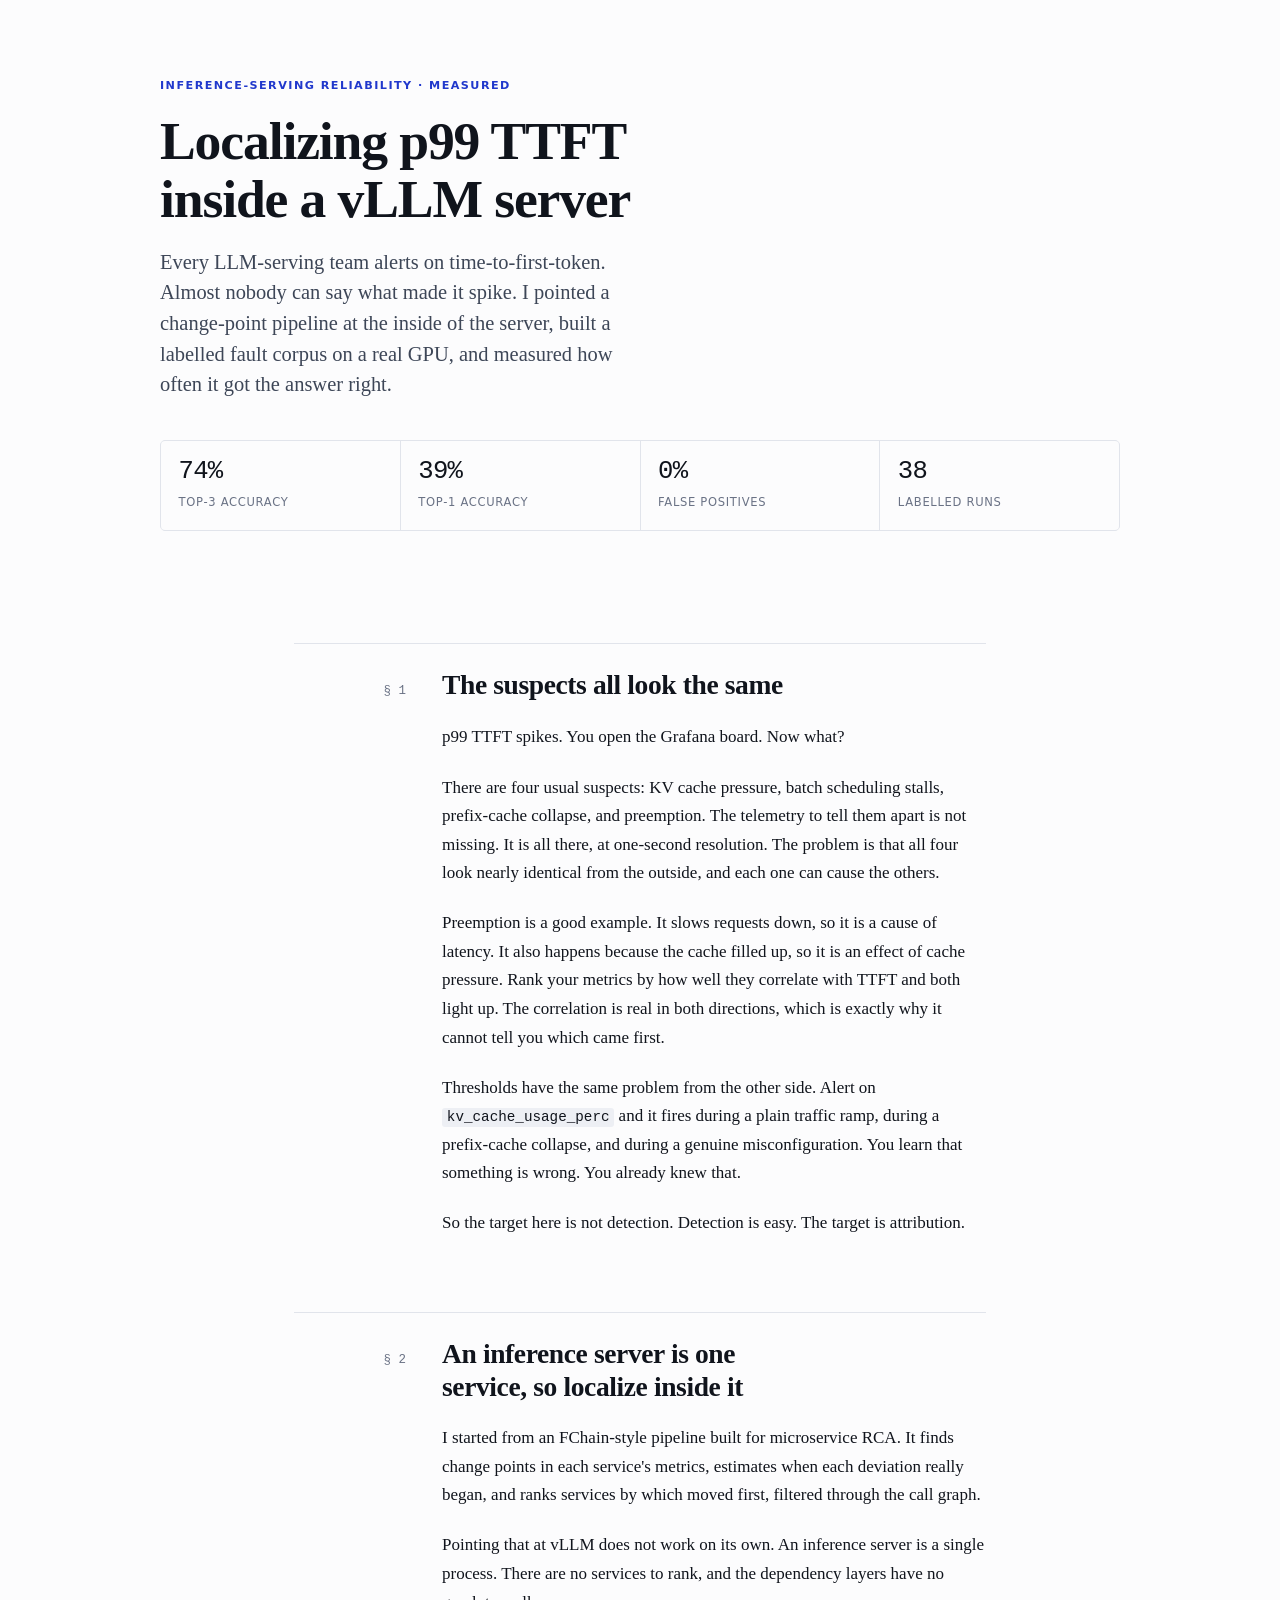
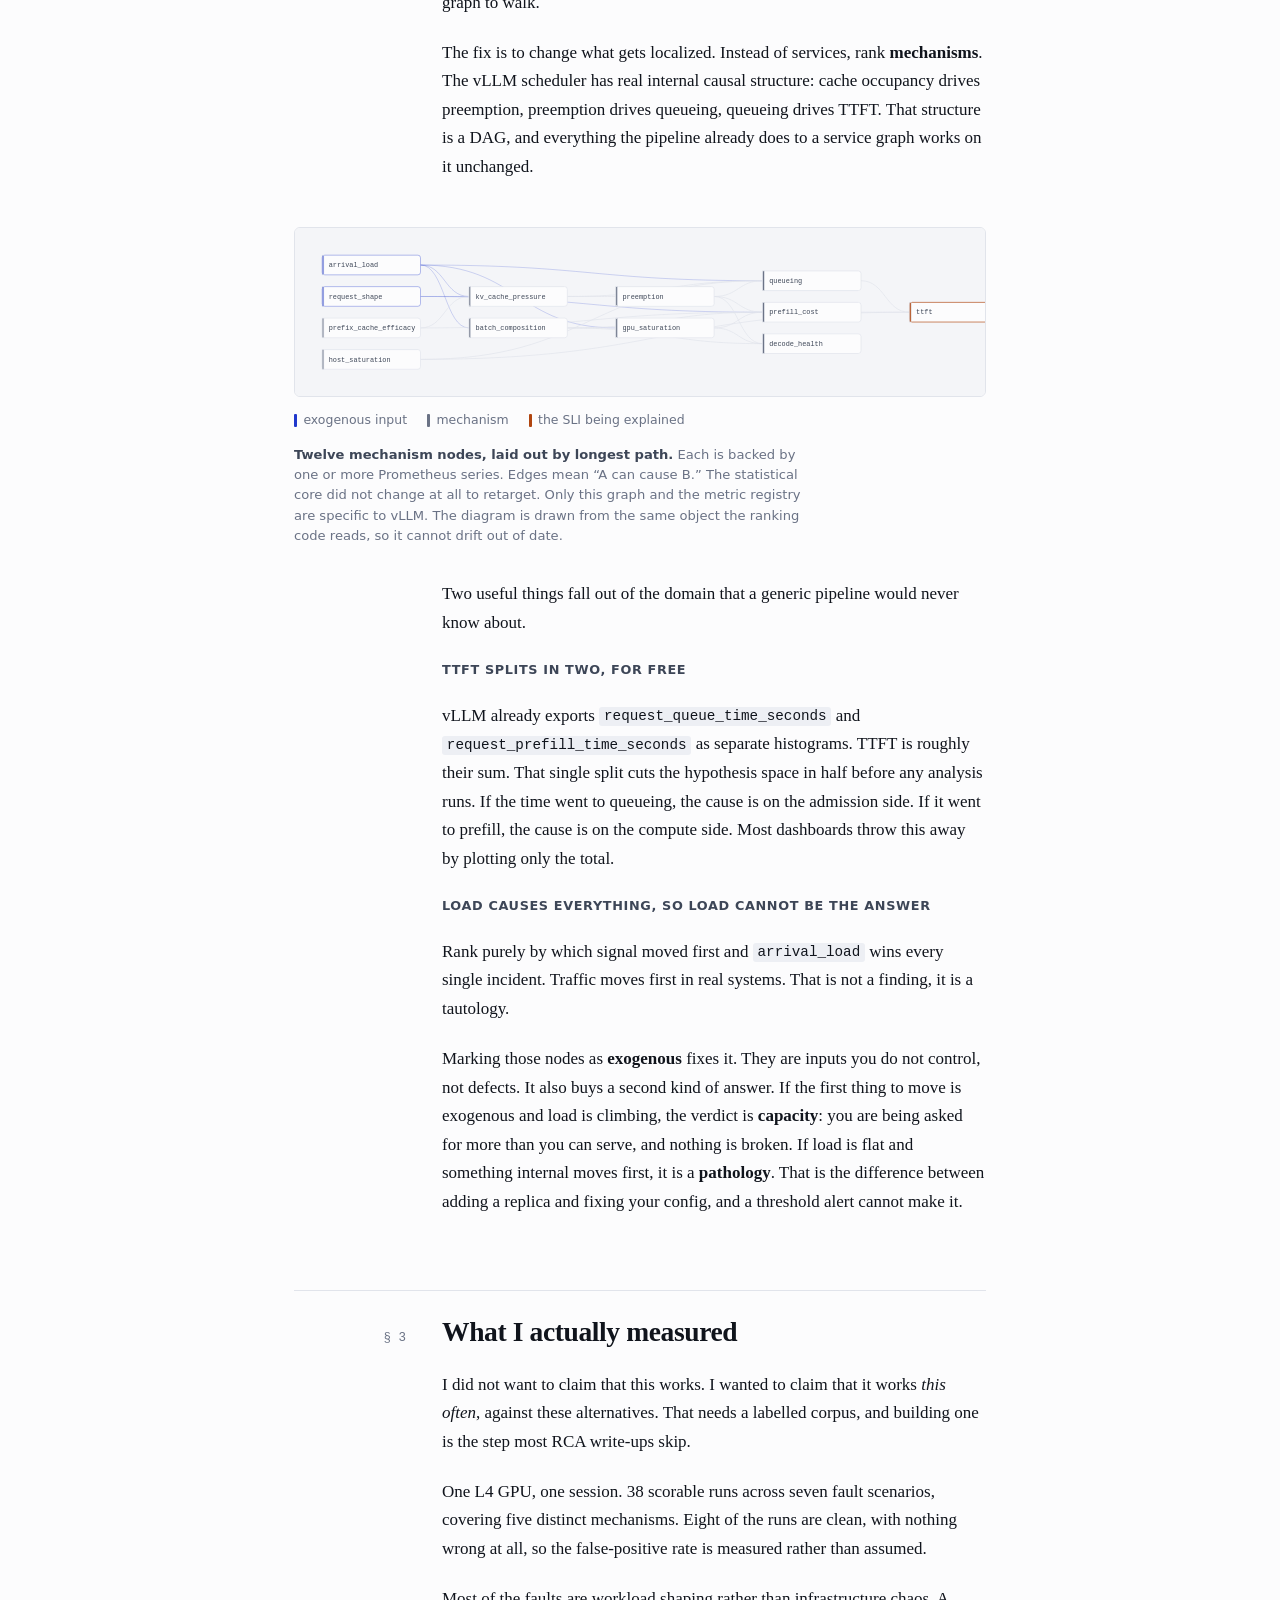
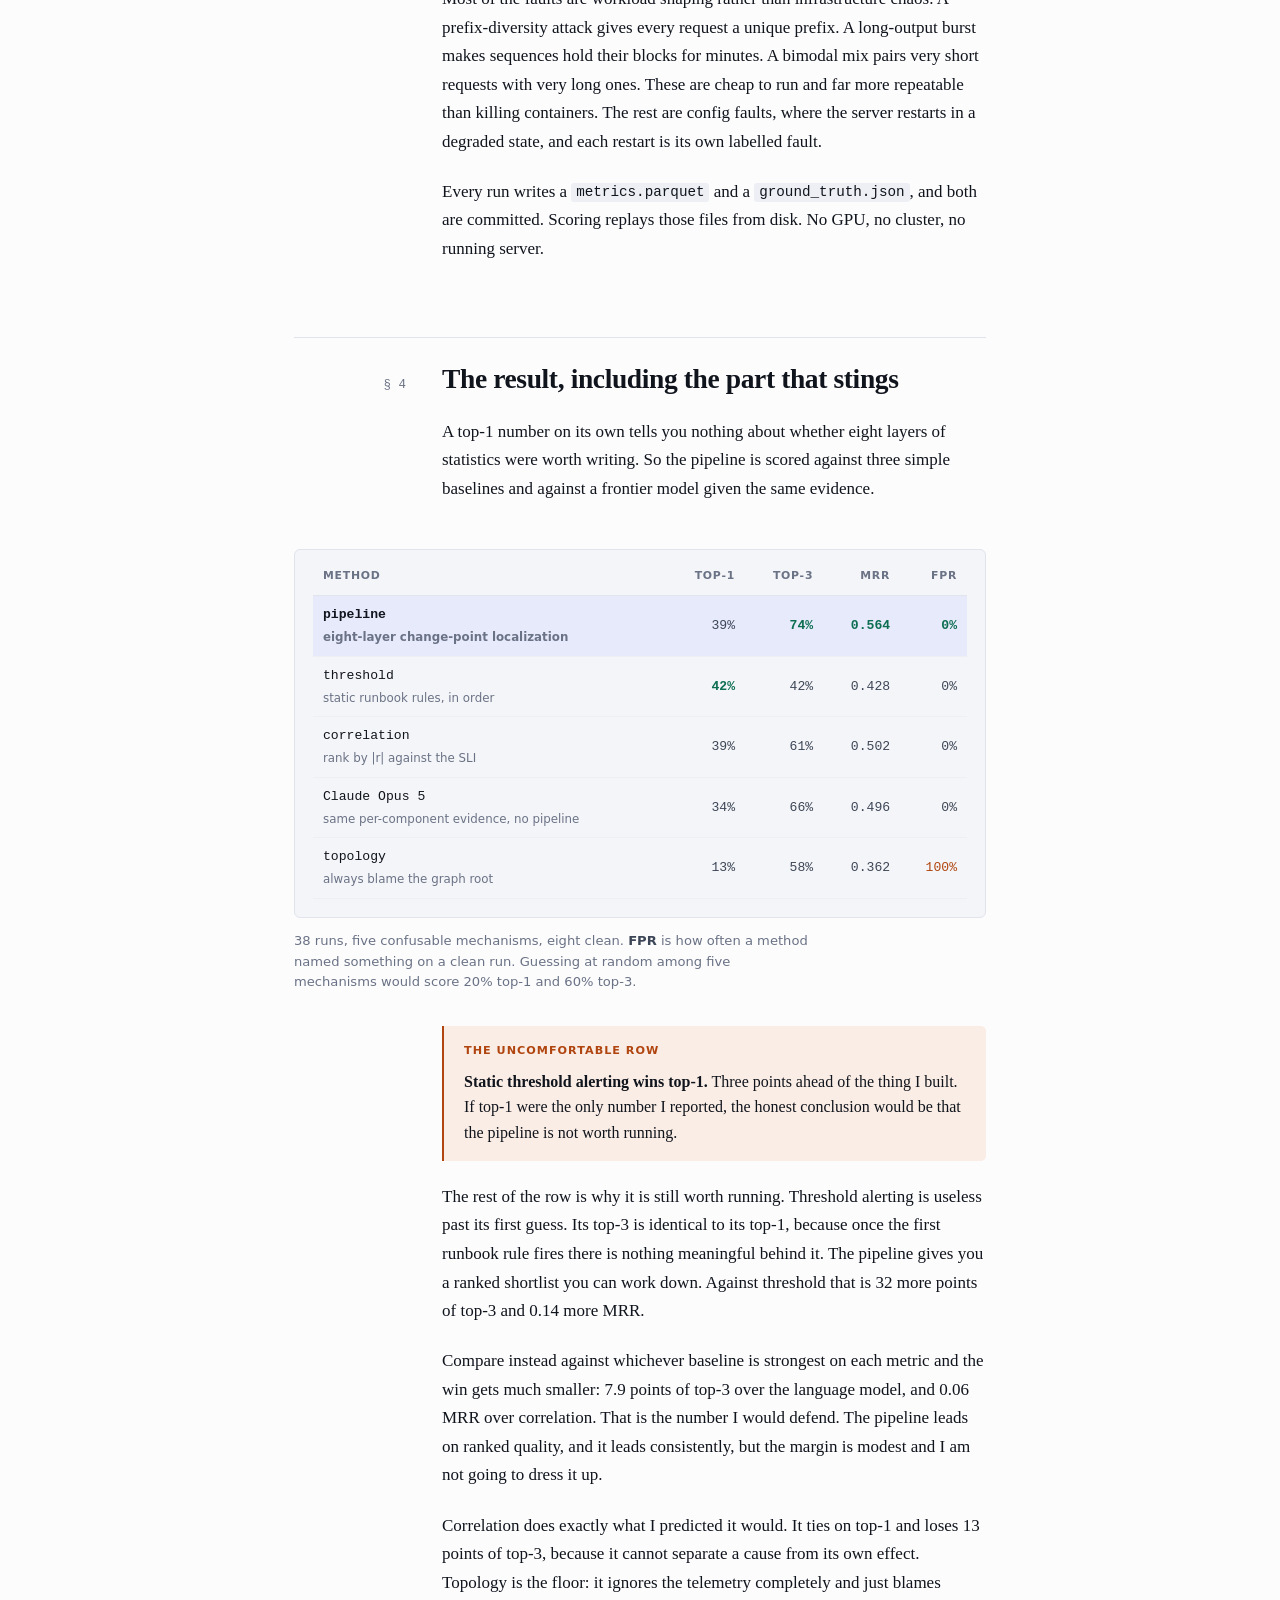
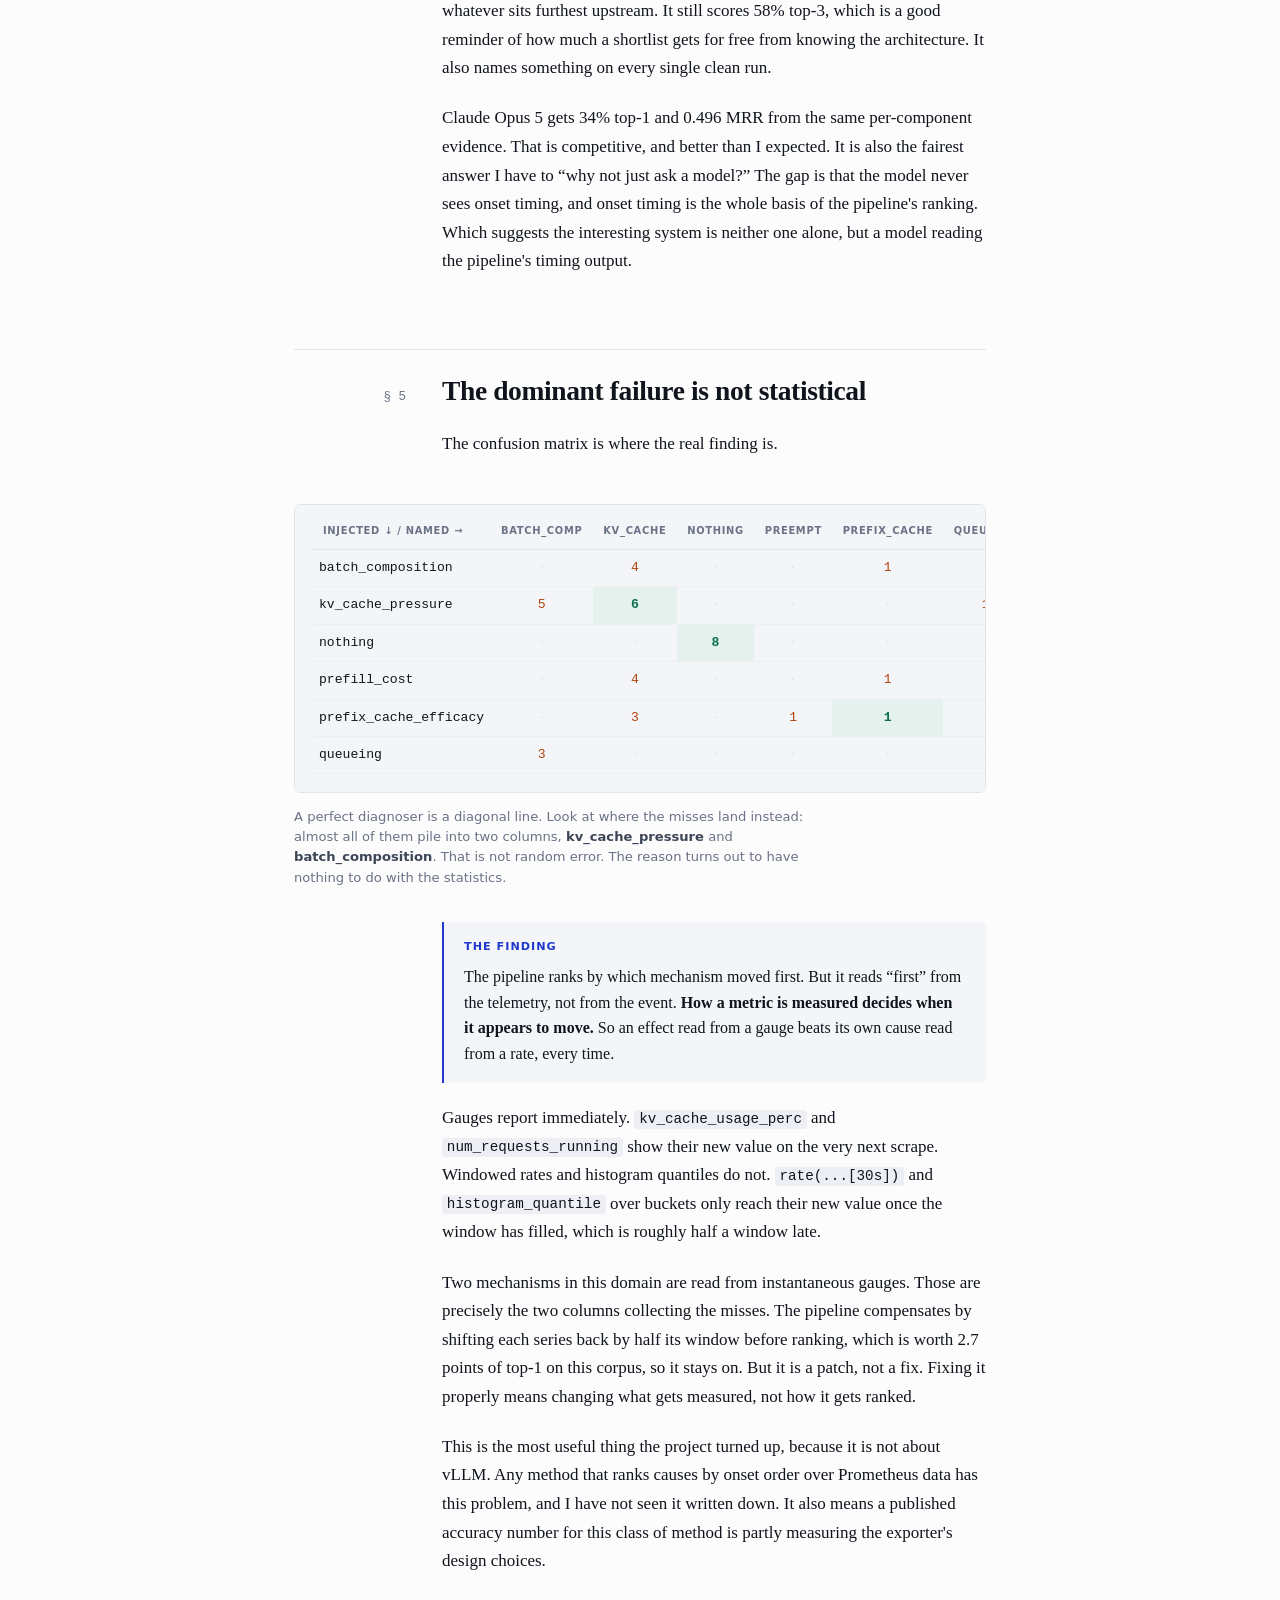
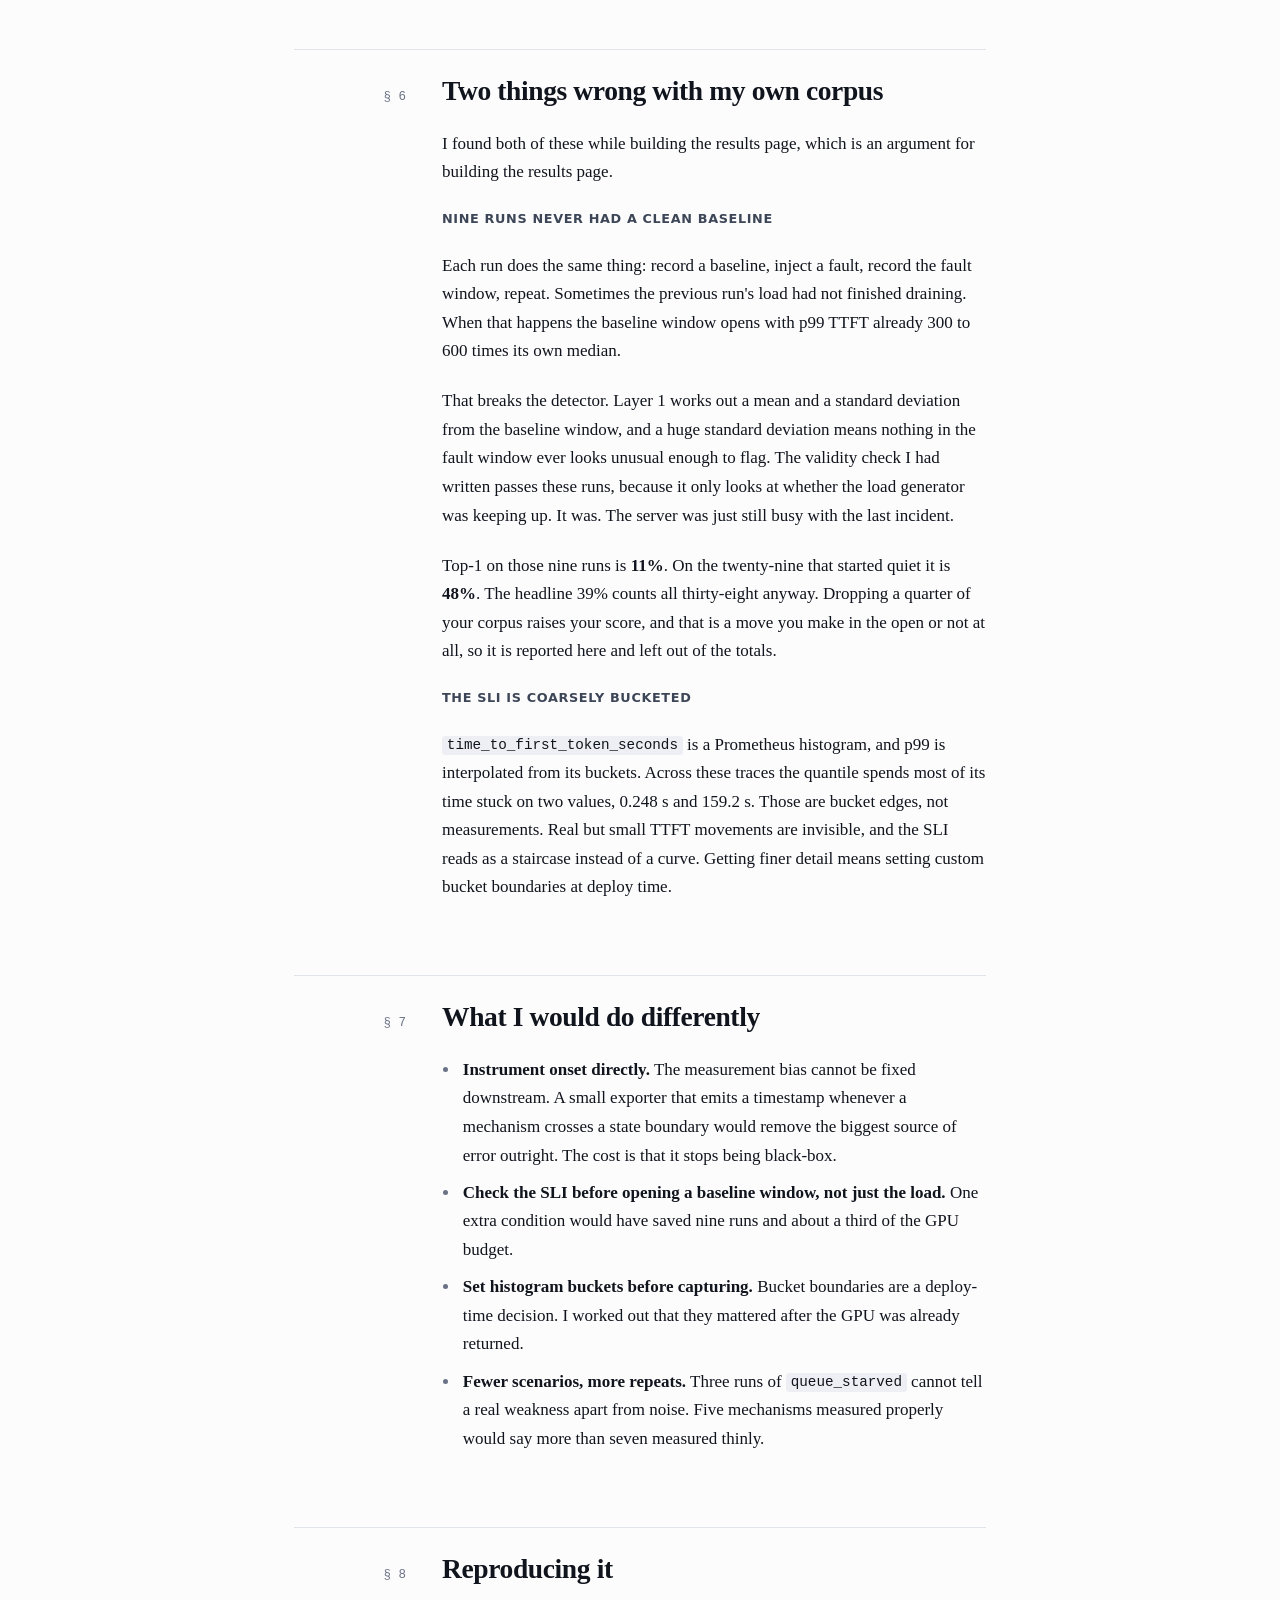
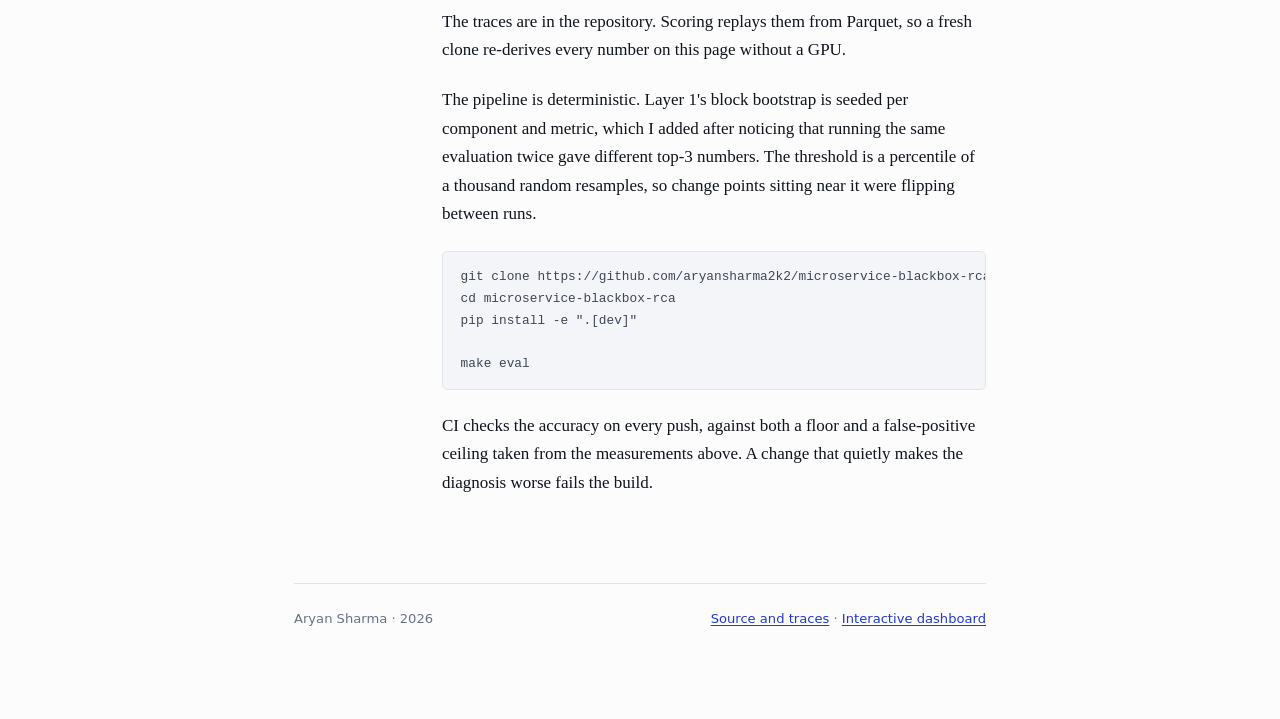
==== commit 682cfc18: "portfolio writeup update" ====
--- a/portfolio/writeup.html
+++ b/portfolio/writeup.html
@@ -401,16 +401,15 @@
     * { transition: none !important; animation: none !important; }
   }
 </style>
-
 <div class="page">
   <header class="masthead">
     <p class="kicker">Inference-serving reliability &#183; measured</p>
     <h1>Localizing p99 TTFT inside a vLLM server</h1>
     <p class="deck">
-      Time-to-first-token is the SLI every LLM-serving team alerts on and
-      nobody can attribute. This is what happened when I pointed a change-point
-      pipeline at the inside of the server, built a labelled fault corpus on a
-      real GPU, and measured how often it was right.
+      Every LLM-serving team alerts on time-to-first-token. Almost nobody can
+      say what made it spike. I pointed a change-point pipeline at the inside
+      of the server, built a labelled fault corpus on a real GPU, and measured
+      how often it got the answer right.
     </p>
 
     <div class="strip">
@@ -423,56 +422,64 @@
 
   <div class="flow">
 
-    <!-- --- 1 -->
+    <!-- 1 -->
     <section class="sec">
       <p class="mark">&#167; 1</p>
       <h2>The suspects all look the same</h2>
     </section>
 
     <p>
-      When p99 TTFT spikes, the on-call engineer opens a Grafana board and
-      guesses. The candidates are KV cache pressure, batch scheduling stalls,
-      prefix-cache collapse, and preemption &#8212; and the reason the guess is hard
-      is not that the telemetry is missing. It is all there, at one-second
-      resolution. The problem is that these mechanisms are
-      <em>observationally confusable</em>: they share symptoms, and they cause
-      one another.
-    </p>
-    <p>
-      Preemption is simultaneously a cause of latency and an effect of cache
-      pressure. So ranking metrics by correlation with the SLI implicates both
-      and separates neither &#8212; the correlation is real in both directions. A
-      static threshold on <code>kv_cache_usage_perc</code> fires during a plain
-      load ramp, during a prefix-cache collapse, and during a genuine
-      misconfiguration, with no way to tell you which one you are in.
-    </p>
-    <p>
-      That is the gap this project aims at: not detecting that something is
-      wrong, which is easy, but attributing it, which is not.
-    </p>
-
-    <!-- --- 2 -->
+      p99 TTFT spikes. You open the Grafana board. Now what?
+    </p>
+    <p>
+      There are four usual suspects: KV cache pressure, batch scheduling
+      stalls, prefix-cache collapse, and preemption. The telemetry to tell
+      them apart is not missing. It is all there, at one-second resolution.
+      The problem is that all four look nearly identical from the outside,
+      and each one can cause the others.
+    </p>
+    <p>
+      Preemption is a good example. It slows requests down, so it is a cause
+      of latency. It also happens because the cache filled up, so it is an
+      effect of cache pressure. Rank your metrics by how well they correlate
+      with TTFT and both light up. The correlation is real in both directions,
+      which is exactly why it cannot tell you which came first.
+    </p>
+    <p>
+      Thresholds have the same problem from the other side. Alert on
+      <code>kv_cache_usage_perc</code> and it fires during a plain traffic
+      ramp, during a prefix-cache collapse, and during a genuine
+      misconfiguration. You learn that something is wrong. You already knew
+      that.
+    </p>
+    <p>
+      So the target here is not detection. Detection is easy. The target is
+      attribution.
+    </p>
+
+    <!-- 2 -->
     <section class="sec">
       <p class="mark">&#167; 2</p>
       <h2>An inference server is one service, so localize inside it</h2>
     </section>
 
     <p>
-      I started from an FChain-style pipeline built for microservice RCA:
-      eight layers that find change points in per-service metrics, estimate
-      when each deviation actually began, and rank services by onset order
-      filtered through a call graph.
-    </p>
-    <p>
-      Pointing that at vLLM naively does not work. An inference server is a
-      single process, so there is nothing to localize <em>across</em>, and the
-      dependency layers have no graph to operate on. The retarget only becomes
-      interesting with a reframe: the localization domain changes from
-      <strong>services</strong> to <strong>mechanisms</strong>. The vLLM
-      scheduler has genuine internal causal structure &#8212; cache occupancy drives
-      preemption, preemption drives queueing, queueing drives TTFT &#8212; and that
-      structure is a DAG. Onset ordering and graph filtering apply to it
-      unchanged.
+      I started from an FChain-style pipeline built for microservice RCA. It
+      finds change points in each service's metrics, estimates when each
+      deviation really began, and ranks services by which moved first,
+      filtered through the call graph.
+    </p>
+    <p>
+      Pointing that at vLLM does not work on its own. An inference server is a
+      single process. There are no services to rank, and the dependency layers
+      have no graph to walk.
+    </p>
+    <p>
+      The fix is to change what gets localized. Instead of services, rank
+      <strong>mechanisms</strong>. The vLLM scheduler has real internal causal
+      structure: cache occupancy drives preemption, preemption drives
+      queueing, queueing drives TTFT. That structure is a DAG, and everything
+      the pipeline already does to a service graph works on it unchanged.
     </p>
 
     <figure class="wide graph">
@@ -523,83 +530,87 @@
       </div>
       <figcaption>
         <b>Twelve mechanism nodes, laid out by longest path.</b> Each is backed
-        by one or more Prometheus series; edges encode &#8220;A can cause B.&#8221; The
-        statistical core needed no modification to retarget &#8212; only this graph
-        and the metric registry are domain-specific. The picture is rendered
-        from the same object the ranking layers consume, so it cannot drift
-        from the code.
+        by one or more Prometheus series. Edges mean &#8220;A can cause B.&#8221;
+        The statistical core did not change at all to retarget. Only this graph
+        and the metric registry are specific to vLLM. The diagram is drawn from
+        the same object the ranking code reads, so it cannot drift out of date.
       </figcaption>
     </figure>
 
     <p>
-      Two things fall out of the domain that a generic pipeline could not have
-      known.
-    </p>
-
-    <h3>TTFT decomposes natively</h3>
-    <p>
-      vLLM exposes <code>request_queue_time_seconds</code> and
+      Two useful things fall out of the domain that a generic pipeline would
+      never know about.
+    </p>
+
+    <h3>TTFT splits in two, for free</h3>
+    <p>
+      vLLM already exports <code>request_queue_time_seconds</code> and
       <code>request_prefill_time_seconds</code> as separate histograms. TTFT is
-      approximately their sum, so the split partitions the hypothesis space
-      before any inference runs: queue-dominated points at admission-side
-      causes, prefill-dominated at compute-side. That is free information the
-      metric endpoint hands you, and most dashboards throw it away by plotting
-      only the total.
+      roughly their sum. That single split cuts the hypothesis space in half
+      before any analysis runs. If the time went to queueing, the cause is on
+      the admission side. If it went to prefill, the cause is on the compute
+      side. Most dashboards throw this away by plotting only the total.
     </p>
 
     <h3>Load causes everything, so load cannot be the answer</h3>
     <p>
-      Rank by earliest onset and <code>arrival_load</code> wins every incident,
-      because in a real system traffic moves first. Marking nodes as
-      <strong>exogenous</strong> &#8212; uncontrolled inputs rather than faults &#8212;
-      fixes this, and produces a second kind of answer worth having. If the
-      earliest onset is exogenous and load is climbing, the verdict is
-      <strong>capacity</strong>: you are simply overloaded and nothing is
-      broken. If load is flat and an internal node fires first, it is a
-      <strong>pathology</strong>. That is the difference between &#8220;add a
-      replica&#8221; and &#8220;fix your config,&#8221; and it is the distinction an alert
-      threshold structurally cannot make.
-    </p>
-
-    <!-- --- 3 -->
+      Rank purely by which signal moved first and <code>arrival_load</code>
+      wins every single incident. Traffic moves first in real systems. That is
+      not a finding, it is a tautology.
+    </p>
+    <p>
+      Marking those nodes as <strong>exogenous</strong> fixes it. They are
+      inputs you do not control, not defects. It also buys a second kind of
+      answer. If the first thing to move is exogenous and load is climbing,
+      the verdict is <strong>capacity</strong>: you are being asked for more
+      than you can serve, and nothing is broken. If load is flat and something
+      internal moves first, it is a <strong>pathology</strong>. That is the
+      difference between adding a replica and fixing your config, and a
+      threshold alert cannot make it.
+    </p>
+
+    <!-- 3 -->
     <section class="sec">
       <p class="mark">&#167; 3</p>
       <h2>What I actually measured</h2>
     </section>
 
     <p>
-      The claim I wanted to be able to defend was not &#8220;this works&#8221; but &#8220;this
-      works <em>this often</em>, against these alternatives.&#8221; That requires a
-      labelled corpus, which is the part most RCA projects skip.
-    </p>
-    <p>
-      One L4 GPU, one session: 38 scorable runs across seven fault scenarios
-      covering five distinct mechanisms, plus eight clean runs so the
-      false-positive rate is measurable rather than assumed. Most faults are
-      <strong>workload shaping</strong> rather than infrastructure chaos &#8212; a
-      prefix-diversity attack that gives every request a unique prefix, a
-      long-output burst that makes sequences hold their blocks for minutes, a
-      bimodal short/long mix. These are cheaper and far more reproducible than
-      killing containers. Config-side faults restart the server degraded, and
-      each restart is a labelled fault.
-    </p>
-    <p>
-      Every run writes <code>metrics.parquet</code> and
-      <code>ground_truth.json</code>, both committed. Scoring replays from
-      disk, so every number here is re-derivable with no GPU, no cluster, and
-      no server.
-    </p>
-
-    <!-- --- 4 -->
+      I did not want to claim that this works. I wanted to claim that it works
+      <em>this often</em>, against these alternatives. That needs a labelled
+      corpus, and building one is the step most RCA write-ups skip.
+    </p>
+    <p>
+      One L4 GPU, one session. 38 scorable runs across seven fault scenarios,
+      covering five distinct mechanisms. Eight of the runs are clean, with
+      nothing wrong at all, so the false-positive rate is measured rather than
+      assumed.
+    </p>
+    <p>
+      Most of the faults are workload shaping rather than infrastructure
+      chaos. A prefix-diversity attack gives every request a unique prefix. A
+      long-output burst makes sequences hold their blocks for minutes. A
+      bimodal mix pairs very short requests with very long ones. These are
+      cheap to run and far more repeatable than killing containers. The rest
+      are config faults, where the server restarts in a degraded state, and
+      each restart is its own labelled fault.
+    </p>
+    <p>
+      Every run writes a <code>metrics.parquet</code> and a
+      <code>ground_truth.json</code>, and both are committed. Scoring replays
+      those files from disk. No GPU, no cluster, no running server.
+    </p>
+
+    <!-- 4 -->
     <section class="sec">
       <p class="mark">&#167; 4</p>
       <h2>The result, including the part that stings</h2>
     </section>
 
     <p>
-      A top-1 number in isolation says nothing about whether eight layers of
-      statistics earn their complexity. So the pipeline is scored against three
-      classical baselines and against a frontier model given the same evidence.
+      A top-1 number on its own tells you nothing about whether eight layers of
+      statistics were worth writing. So the pipeline is scored against three
+      simple baselines and against a frontier model given the same evidence.
     </p>
 
     <figure class="wide">
@@ -636,9 +647,9 @@
         </table>
       </div>
       <figcaption>
-        38 runs, five confusable mechanisms, eight clean. <b>FPR</b> is the
-        share of clean runs on which a method named something. Random guessing
-        among five mechanisms would score 20% top-1 and 60% top-3.
+        38 runs, five confusable mechanisms, eight clean. <b>FPR</b> is how
+        often a method named something on a clean run. Guessing at random among
+        five mechanisms would score 20% top-1 and 60% top-3.
       </figcaption>
     </figure>
 
@@ -646,53 +657,51 @@
       <p class="label">The uncomfortable row</p>
       <p>
         <strong>Static threshold alerting wins top-1.</strong> Three points
-        ahead of the thing I built. If I only reported top-1, the honest
-        conclusion would be that the pipeline is not worth running.
+        ahead of the thing I built. If top-1 were the only number I reported,
+        the honest conclusion would be that the pipeline is not worth running.
       </p>
     </div>
 
     <p>
-      It is worth running for a different reason, and the rest of the row says
-      why: threshold alerting is <em>useless past rank 1</em>. Its top-3 never
-      improves on its top-1, because once the first runbook rule fires there is
-      nothing meaningful behind it. Against it the pipeline is +32 points of
-      top-3 and +0.14 MRR. What the pipeline produces is a ranked shortlist an
-      engineer can work down; what a threshold produces is one guess and a
-      shrug.
-    </p>
-    <p>
-      The fairer comparison is against whichever baseline is strongest on each
-      metric, and it is a narrower win: +7.9 points of top-3 over the language
-      model and +0.06 MRR over correlation. That is the number I would defend.
-      The pipeline leads on ranked quality, it leads consistently, and the lead
-      is real but not large.
-    </p>
-    <p>
-      Correlation behaves exactly as predicted: it ties on top-1 and loses 13
-      points of top-3, because it cannot separate a cause from its own effect.
-      Topology &#8212; always blame the graph root, ignoring telemetry entirely &#8212;
-      scores a non-trivial 58% top-3, which is a useful reminder of how much a
-      shortlist gets for free from knowing the architecture, and it names
-      something on <em>every</em> clean run.
-    </p>
-    <p>
-      Claude Opus 5, handed the same per-component before/after evidence,
-      reaches 34% top-1 and 0.496 MRR &#8212; genuinely competitive, and better than
-      I expected. It is also the fairest available answer to &#8220;why not just ask
-      a model?&#8221; The gap is that the model never sees onset timing, and onset
-      ordering is the pipeline's entire mechanism. That suggests the
-      interesting system is not one or the other but the model reading the
-      pipeline's timing output, which is roughly what the explainer stage does.
-    </p>
-
-    <!-- --- 5 -->
+      The rest of the row is why it is still worth running. Threshold alerting
+      is useless past its first guess. Its top-3 is identical to its top-1,
+      because once the first runbook rule fires there is nothing meaningful
+      behind it. The pipeline gives you a ranked shortlist you can work down.
+      Against threshold that is 32 more points of top-3 and 0.14 more MRR.
+    </p>
+    <p>
+      Compare instead against whichever baseline is strongest on each metric
+      and the win gets much smaller: 7.9 points of top-3 over the language
+      model, and 0.06 MRR over correlation. That is the number I would defend.
+      The pipeline leads on ranked quality, and it leads consistently, but the
+      margin is modest and I am not going to dress it up.
+    </p>
+    <p>
+      Correlation does exactly what I predicted it would. It ties on top-1 and
+      loses 13 points of top-3, because it cannot separate a cause from its own
+      effect. Topology is the floor: it ignores the telemetry completely and
+      just blames whatever sits furthest upstream. It still scores 58% top-3,
+      which is a good reminder of how much a shortlist gets for free from
+      knowing the architecture. It also names something on every single clean
+      run.
+    </p>
+    <p>
+      Claude Opus 5 gets 34% top-1 and 0.496 MRR from the same per-component
+      evidence. That is competitive, and better than I expected. It is also the
+      fairest answer I have to &#8220;why not just ask a model?&#8221; The gap
+      is that the model never sees onset timing, and onset timing is the whole
+      basis of the pipeline's ranking. Which suggests the interesting system is
+      neither one alone, but a model reading the pipeline's timing output.
+    </p>
+
+    <!-- 5 -->
     <section class="sec">
       <p class="mark">&#167; 5</p>
       <h2>The dominant failure is not statistical</h2>
     </section>
 
     <p>
-      The confusion matrix is where the actual finding lives.
+      The confusion matrix is where the real finding is.
     </p>
 
     <figure class="wide">
@@ -728,10 +737,10 @@
         </table>
       </div>
       <figcaption>
-        A perfect diagnoser is diagonal. Note where the off-diagonal mass
-        collects: almost all of it lands in two columns &#8212;
+        A perfect diagnoser is a diagonal line. Look at where the misses land
+        instead: almost all of them pile into two columns,
         <b>kv_cache_pressure</b> and <b>batch_composition</b>. That is not
-        random error, and the reason turns out to have nothing to do with the
+        random error. The reason turns out to have nothing to do with the
         statistics.
       </figcaption>
     </figure>
@@ -739,80 +748,83 @@
     <div class="note-block">
       <p class="label">The finding</p>
       <p>
-        The pipeline ranks by onset order, and onset is measured from the
-        telemetry &#8212; not from the event. <strong>How a metric is measured
-        determines when it appears to move.</strong> A gauge-backed effect
-        systematically outranks its own rate-backed cause.
+        The pipeline ranks by which mechanism moved first. But it reads
+        &#8220;first&#8221; from the telemetry, not from the event.
+        <strong>How a metric is measured decides when it appears to
+        move.</strong> So an effect read from a gauge beats its own cause read
+        from a rate, every time.
       </p>
     </div>
 
     <p>
-      Gauges &#8212; <code>kv_cache_usage_perc</code>,
-      <code>num_requests_running</code> &#8212; report their new value on the very
-      next scrape. Windowed rates and histogram quantiles &#8212;
-      <code>rate(...[30s])</code>, <code>histogram_quantile</code> over buckets
-      &#8212; only reach their new value once the window fills, roughly half a window
-      late. Two mechanisms in this domain are read from instantaneous gauges,
-      and those are precisely the two columns absorbing the off-diagonal mass.
-    </p>
-    <p>
-      The pipeline compensates by shifting each series back by half its window
-      before ranking. A/B'd on this corpus that is worth +2.7 points of top-1,
-      so it stays on &#8212; but it is a correction, not a cure. Fixing this properly
-      means changing what is measured, not how it is ranked: exporting
-      per-mechanism event timestamps rather than inferring onset from
-      aggregates.
-    </p>
-    <p>
-      I find this the most useful thing the project produced, because it
-      generalizes past vLLM. Any onset-ordering method run over a Prometheus
-      scrape is subject to it, and I have not seen it stated. It also means a
-      published top-1 number for this class of method is partly a measurement
-      of the exporter's design.
-    </p>
-
-    <!-- --- 6 -->
+      Gauges report immediately. <code>kv_cache_usage_perc</code> and
+      <code>num_requests_running</code> show their new value on the very next
+      scrape. Windowed rates and histogram quantiles do not.
+      <code>rate(...[30s])</code> and <code>histogram_quantile</code> over
+      buckets only reach their new value once the window has filled, which is
+      roughly half a window late.
+    </p>
+    <p>
+      Two mechanisms in this domain are read from instantaneous gauges. Those
+      are precisely the two columns collecting the misses. The pipeline
+      compensates by shifting each series back by half its window before
+      ranking, which is worth 2.7 points of top-1 on this corpus, so it stays
+      on. But it is a patch, not a fix. Fixing it properly means changing what
+      gets measured, not how it gets ranked.
+    </p>
+    <p>
+      This is the most useful thing the project turned up, because it is not
+      about vLLM. Any method that ranks causes by onset order over Prometheus
+      data has this problem, and I have not seen it written down. It also means
+      a published accuracy number for this class of method is partly measuring
+      the exporter's design choices.
+    </p>
+
+    <!-- 6 -->
     <section class="sec">
       <p class="mark">&#167; 6</p>
       <h2>Two things wrong with my own corpus</h2>
     </section>
 
     <p>
-      Both of these I found while building the results page, which is an
+      I found both of these while building the results page, which is an
       argument for building the results page.
     </p>
 
     <h3>Nine runs never had a clean baseline</h3>
     <p>
-      The capture protocol runs baseline, inject, fault, repeat. When the
-      previous run's load has not finished draining, the baseline window opens
-      with p99 TTFT already 300&#8211;600&#215; its own median. Layer 1 calibrates its
-      mean and standard deviation from that window, so an inflated sigma
-      desensitizes the detector and nothing in the fault window clears
-      threshold. The validity check I had written passes these runs &#8212; it looks
-      at offered-versus-completed throughput and backlog growth, and by those
-      measures the load generator was healthy. The server was simply still
-      working off the last incident.
-    </p>
-    <p>
-      Top-1 is <strong>11%</strong> on those nine runs and <strong>48%</strong>
-      on the twenty-nine that started quiet. The headline 39% counts all
-      thirty-eight anyway. Dropping a quarter of a corpus raises your score,
-      and that is a move that should be argued in the open rather than applied
-      quietly &#8212; so it is reported and left out of the totals.
+      Each run does the same thing: record a baseline, inject a fault, record
+      the fault window, repeat. Sometimes the previous run's load had not
+      finished draining. When that happens the baseline window opens with p99
+      TTFT already 300 to 600 times its own median.
+    </p>
+    <p>
+      That breaks the detector. Layer 1 works out a mean and a standard
+      deviation from the baseline window, and a huge standard deviation means
+      nothing in the fault window ever looks unusual enough to flag. The
+      validity check I had written passes these runs, because it only looks at
+      whether the load generator was keeping up. It was. The server was just
+      still busy with the last incident.
+    </p>
+    <p>
+      Top-1 on those nine runs is <strong>11%</strong>. On the twenty-nine that
+      started quiet it is <strong>48%</strong>. The headline 39% counts all
+      thirty-eight anyway. Dropping a quarter of your corpus raises your score,
+      and that is a move you make in the open or not at all, so it is reported
+      here and left out of the totals.
     </p>
 
     <h3>The SLI is coarsely bucketed</h3>
     <p>
       <code>time_to_first_token_seconds</code> is a Prometheus histogram, and
       p99 is interpolated from its buckets. Across these traces the quantile
-      spends most of its time pinned to two values &#8212; 0.248 s and 159.2 s &#8212;
-      which are bucket edges, not measurements. Genuine small TTFT movements
-      are invisible, and the SLI reads as a step function rather than a curve.
-      Anything finer needs custom bucket boundaries set at deploy time.
-    </p>
-
-    <!-- --- 7 -->
+      spends most of its time stuck on two values, 0.248 s and 159.2 s. Those
+      are bucket edges, not measurements. Real but small TTFT movements are
+      invisible, and the SLI reads as a staircase instead of a curve. Getting
+      finer detail means setting custom bucket boundaries at deploy time.
+    </p>
+
+    <!-- 7 -->
     <section class="sec">
       <p class="mark">&#167; 7</p>
       <h2>What I would do differently</h2>
@@ -820,31 +832,30 @@
 
     <ul>
       <li>
-        <strong>Instrument onset directly.</strong> The measurement-modality
-        bias is not fixable downstream. A small exporter emitting a timestamp
-        when each mechanism crosses a state boundary would remove the dominant
-        error source entirely, at the cost of no longer being black-box.
+        <strong>Instrument onset directly.</strong> The measurement bias cannot
+        be fixed downstream. A small exporter that emits a timestamp whenever a
+        mechanism crosses a state boundary would remove the biggest source of
+        error outright. The cost is that it stops being black-box.
       </li>
       <li>
-        <strong>Gate the baseline on the SLI, not just on load.</strong> One
-        additional check &#8212; the SLI must be within a few multiples of its own
-        median before the window opens &#8212; would have saved nine runs and roughly
+        <strong>Check the SLI before opening a baseline window, not just the
+        load.</strong> One extra condition would have saved nine runs and about
         a third of the GPU budget.
       </li>
       <li>
         <strong>Set histogram buckets before capturing.</strong> Bucket
-        boundaries are a deploy-time decision, and I discovered they mattered
-        after the GPU was returned.
+        boundaries are a deploy-time decision. I worked out that they mattered
+        after the GPU was already returned.
       </li>
       <li>
-        <strong>More repeats per scenario, fewer scenarios.</strong> Three runs
-        of <code>queue_starved</code> cannot distinguish a real weakness from
-        noise. Five mechanisms measured well would say more than seven measured
-        thinly.
+        <strong>Fewer scenarios, more repeats.</strong> Three runs of
+        <code>queue_starved</code> cannot tell a real weakness apart from
+        noise. Five mechanisms measured properly would say more than seven
+        measured thinly.
       </li>
     </ul>
 
-    <!-- --- 8 -->
+    <!-- 8 -->
     <section class="sec">
       <p class="mark">&#167; 8</p>
       <h2>Reproducing it</h2>
@@ -852,10 +863,14 @@
 
     <p>
       The traces are in the repository. Scoring replays them from Parquet, so a
-      clean clone re-derives every number on this page without a GPU. The
-      pipeline is deterministic &#8212; Layer 1's block bootstrap is seeded per
-      <code>(component, metric)</code>, after I found that repeated evaluations
-      of the same corpus were producing different top-3 numbers.
+      fresh clone re-derives every number on this page without a GPU.
+    </p>
+    <p>
+      The pipeline is deterministic. Layer 1's block bootstrap is seeded per
+      component and metric, which I added after noticing that running the same
+      evaluation twice gave different top-3 numbers. The threshold is a
+      percentile of a thousand random resamples, so change points sitting near
+      it were flipping between runs.
     </p>
 
     <pre><code>git clone https://github.com/aryansharma2k2/microservice-blackbox-rca
@@ -865,9 +880,9 @@
 make eval</code></pre>
 
     <p>
-      CI asserts diagnostic accuracy on every push &#8212; an accuracy floor and a
-      false-positive ceiling, both derived from measurement rather than
-      aspiration &#8212; so a change that quietly degrades diagnosis fails the build.
+      CI checks the accuracy on every push, against both a floor and a
+      false-positive ceiling taken from the measurements above. A change that
+      quietly makes the diagnosis worse fails the build.
     </p>
 
     <footer class="colophon">
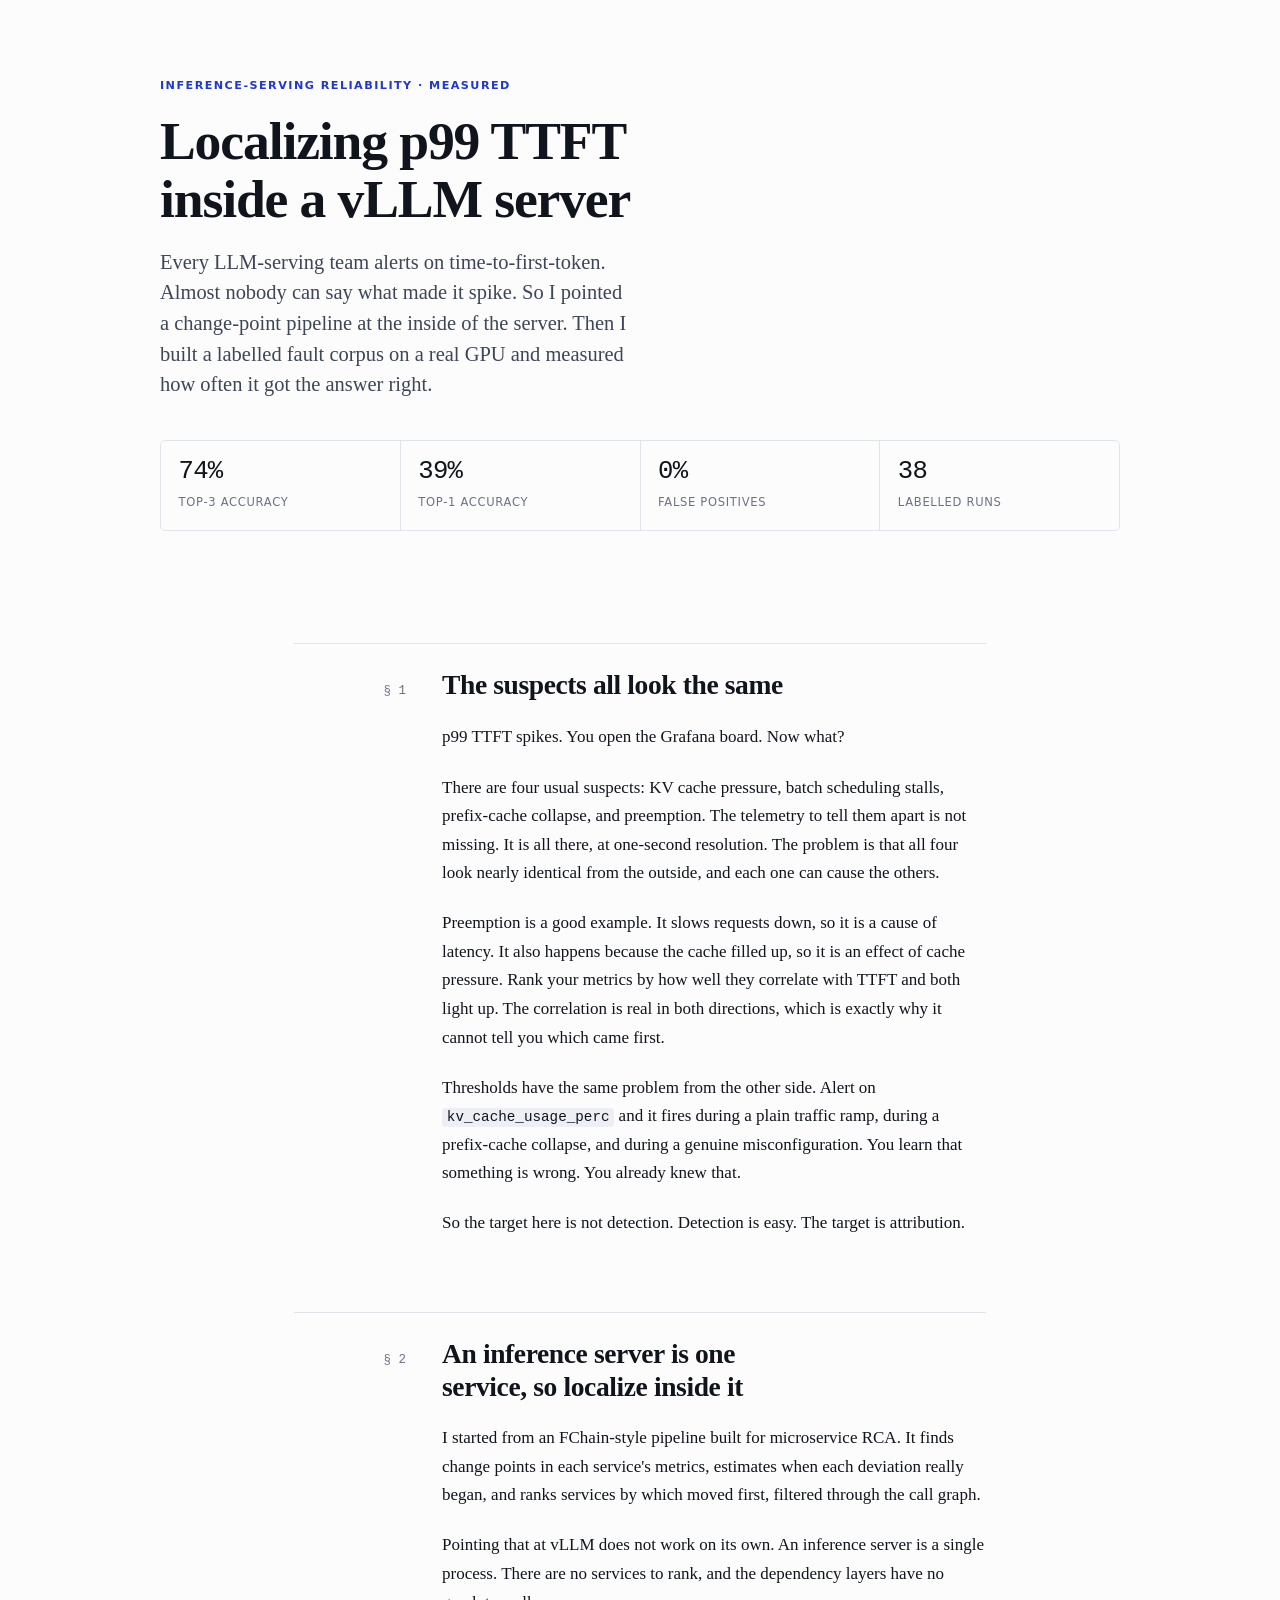
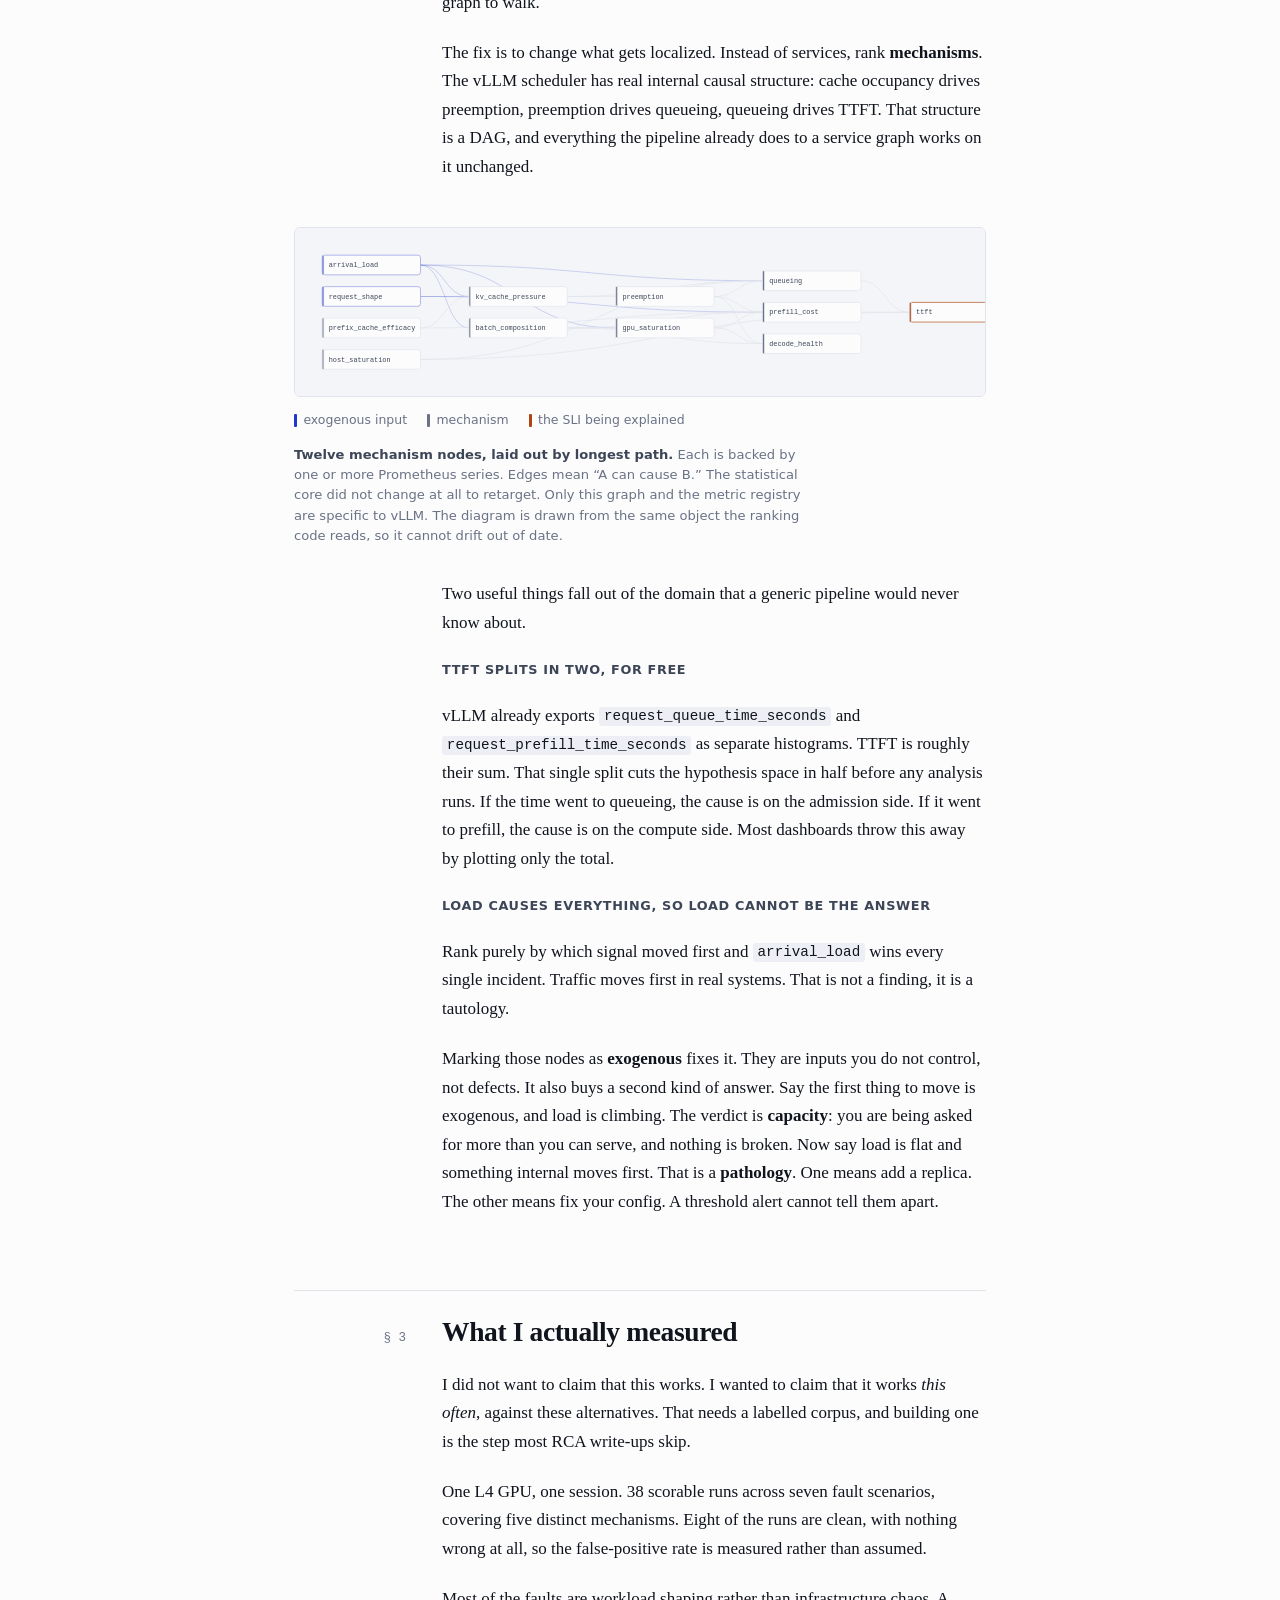
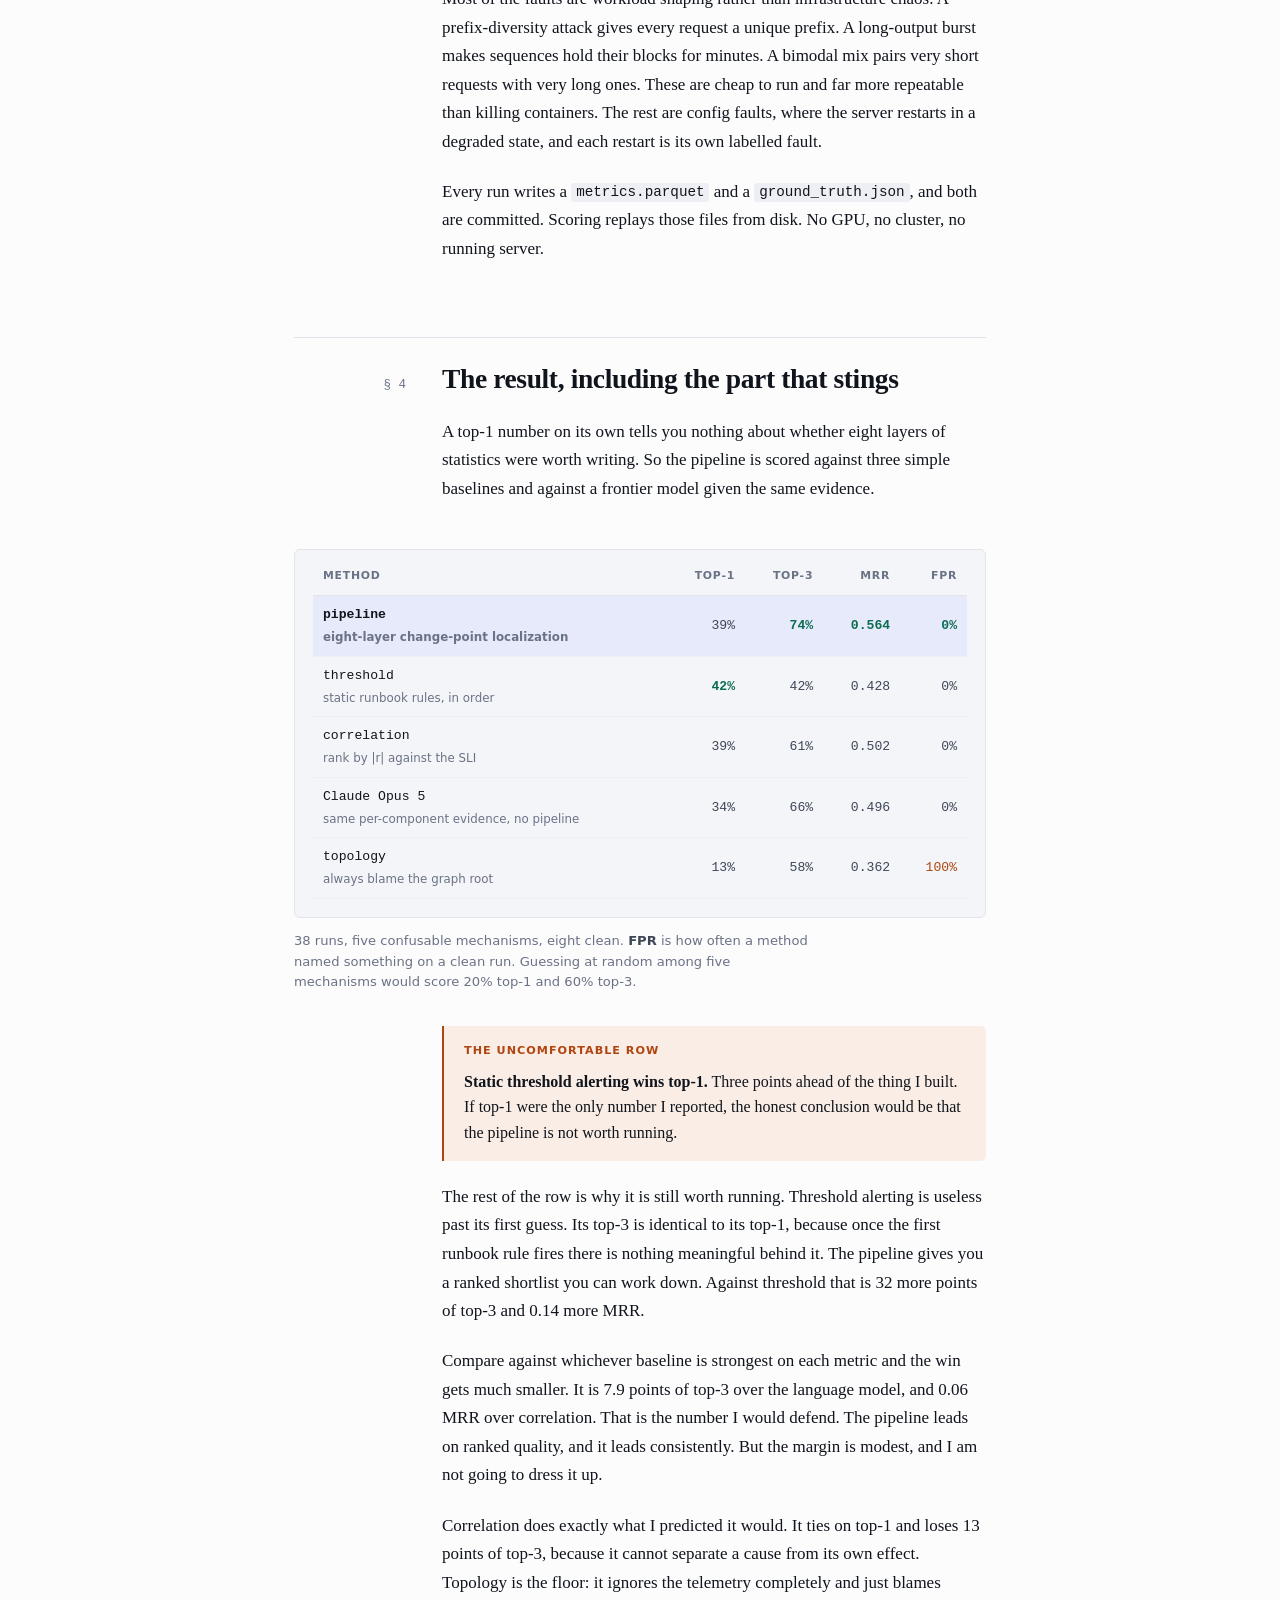
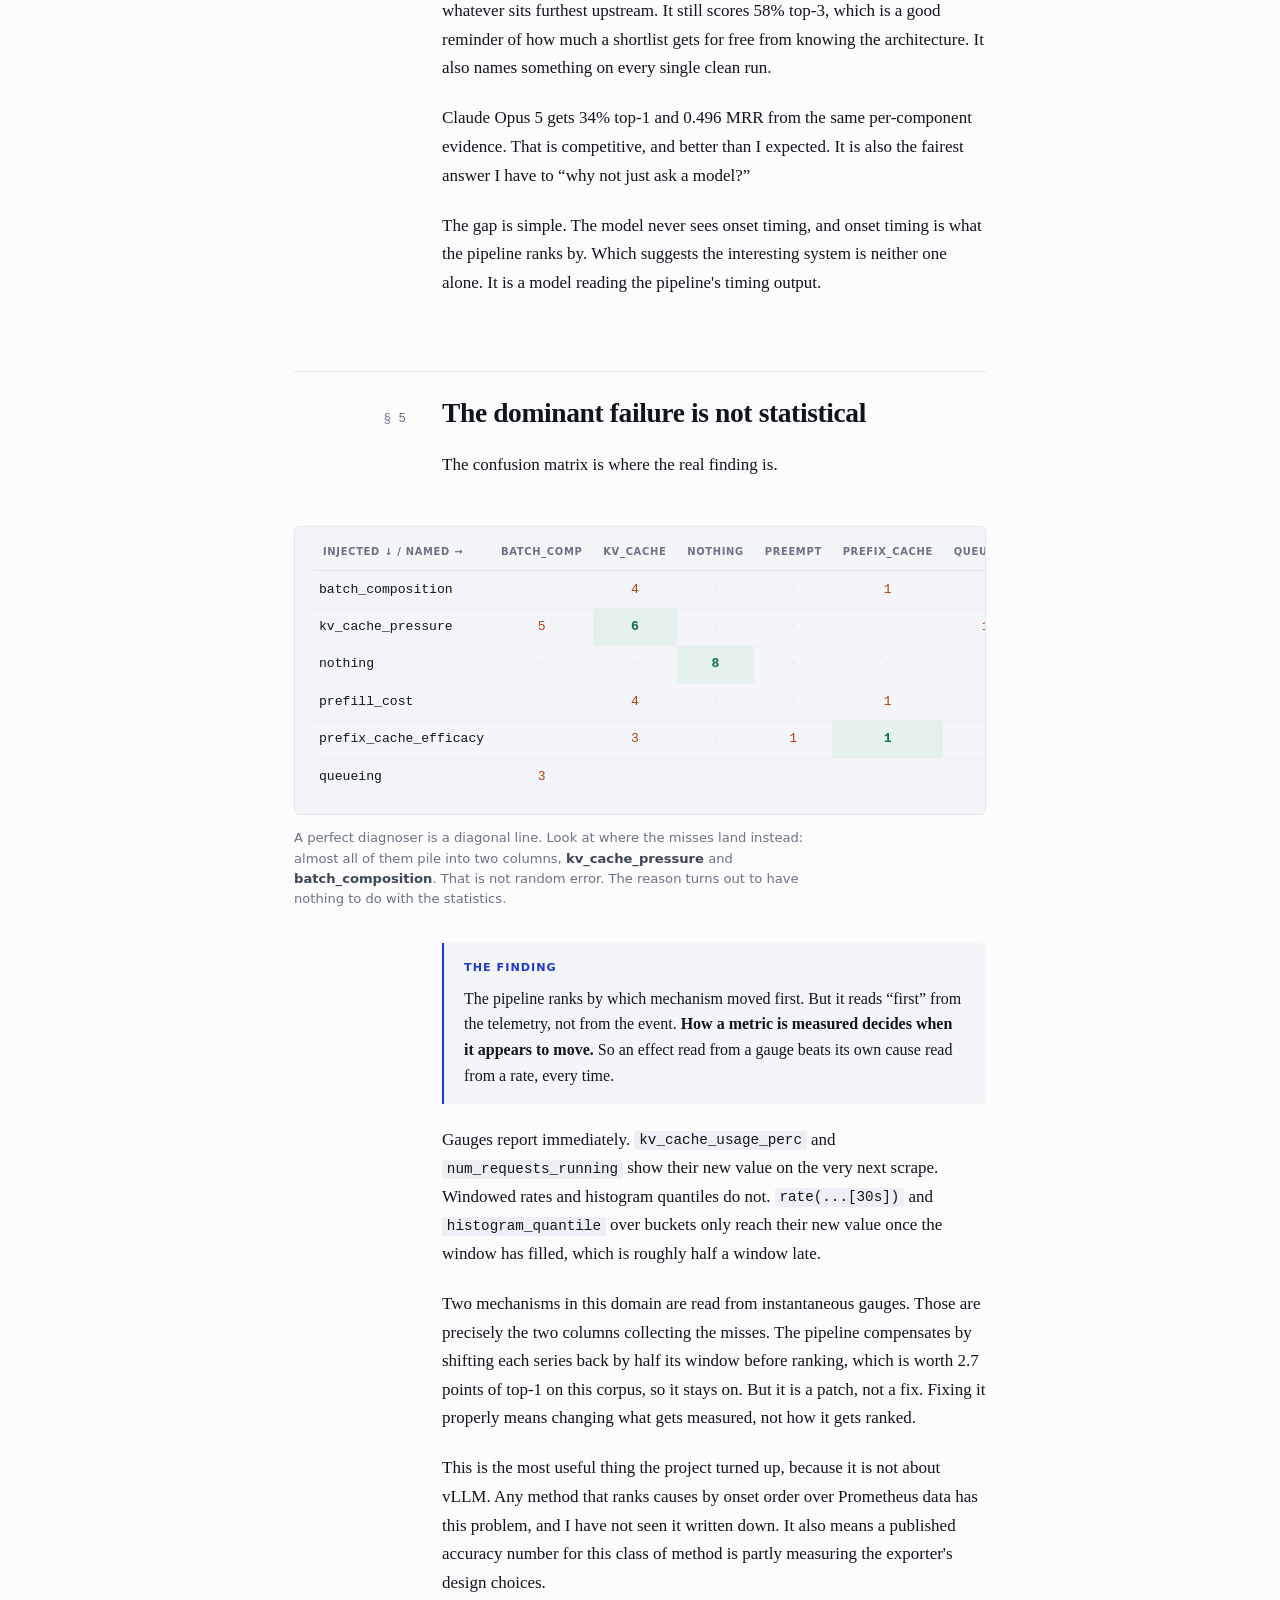
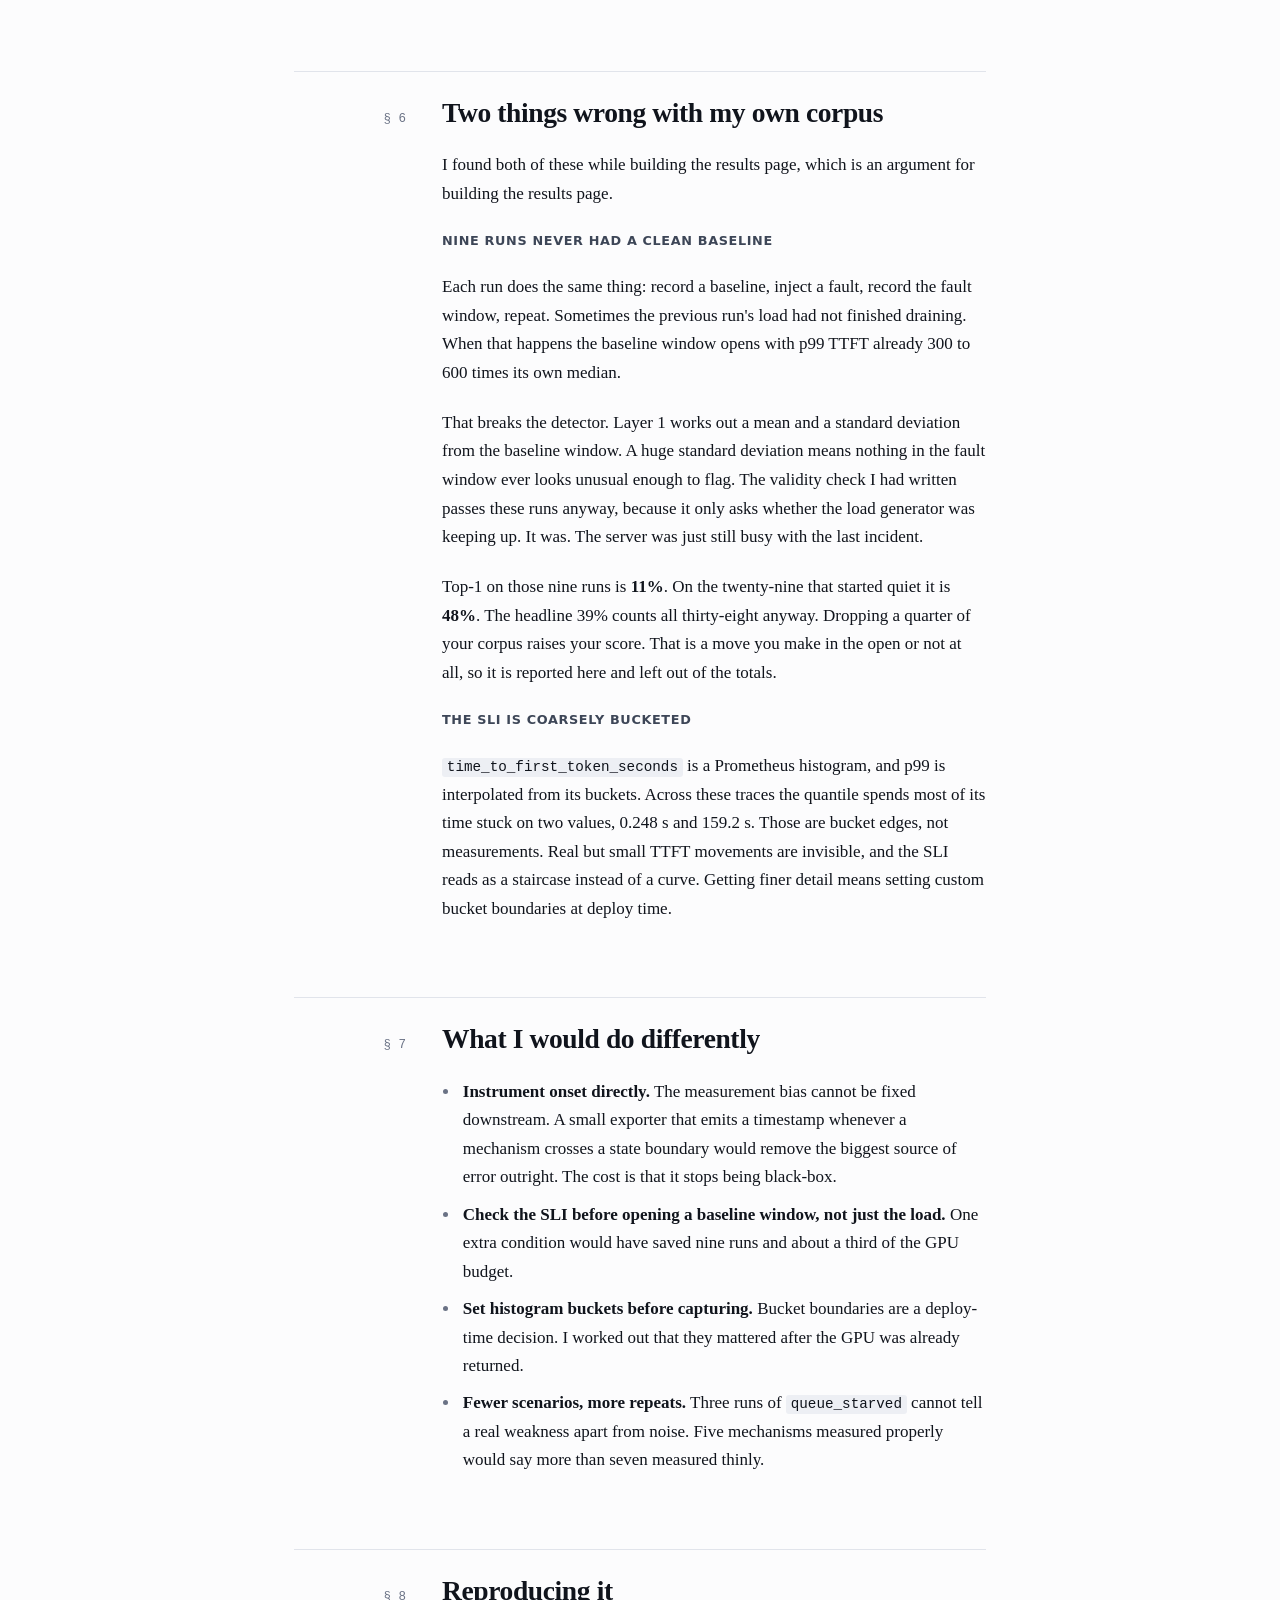
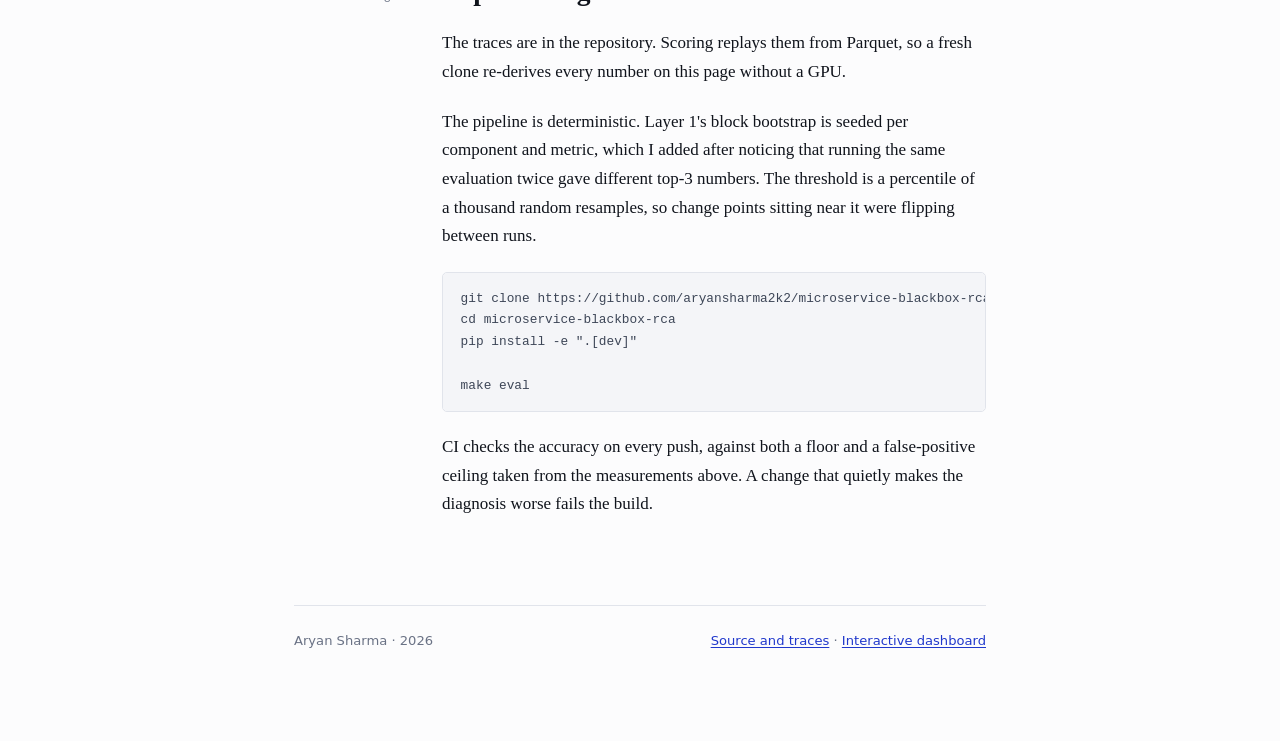
==== commit dc66ad7b: "portfolio dashboard update" ====
--- a/portfolio/writeup.html
+++ b/portfolio/writeup.html
@@ -407,9 +407,9 @@
     <h1>Localizing p99 TTFT inside a vLLM server</h1>
     <p class="deck">
       Every LLM-serving team alerts on time-to-first-token. Almost nobody can
-      say what made it spike. I pointed a change-point pipeline at the inside
-      of the server, built a labelled fault corpus on a real GPU, and measured
-      how often it got the answer right.
+      say what made it spike. So I pointed a change-point pipeline at the
+      inside of the server. Then I built a labelled fault corpus on a real GPU
+      and measured how often it got the answer right.
     </p>
 
     <div class="strip">
@@ -561,12 +561,12 @@
     <p>
       Marking those nodes as <strong>exogenous</strong> fixes it. They are
       inputs you do not control, not defects. It also buys a second kind of
-      answer. If the first thing to move is exogenous and load is climbing,
-      the verdict is <strong>capacity</strong>: you are being asked for more
-      than you can serve, and nothing is broken. If load is flat and something
-      internal moves first, it is a <strong>pathology</strong>. That is the
-      difference between adding a replica and fixing your config, and a
-      threshold alert cannot make it.
+      answer. Say the first thing to move is exogenous, and load is climbing.
+      The verdict is <strong>capacity</strong>: you are being asked for more
+      than you can serve, and nothing is broken. Now say load is flat and
+      something internal moves first. That is a <strong>pathology</strong>.
+      One means add a replica. The other means fix your config. A threshold
+      alert cannot tell them apart.
     </p>
 
     <!-- 3 -->
@@ -670,11 +670,11 @@
       Against threshold that is 32 more points of top-3 and 0.14 more MRR.
     </p>
     <p>
-      Compare instead against whichever baseline is strongest on each metric
-      and the win gets much smaller: 7.9 points of top-3 over the language
-      model, and 0.06 MRR over correlation. That is the number I would defend.
-      The pipeline leads on ranked quality, and it leads consistently, but the
-      margin is modest and I am not going to dress it up.
+      Compare against whichever baseline is strongest on each metric and the
+      win gets much smaller. It is 7.9 points of top-3 over the language model,
+      and 0.06 MRR over correlation. That is the number I would defend. The
+      pipeline leads on ranked quality, and it leads consistently. But the
+      margin is modest, and I am not going to dress it up.
     </p>
     <p>
       Correlation does exactly what I predicted it would. It ties on top-1 and
@@ -688,10 +688,12 @@
     <p>
       Claude Opus 5 gets 34% top-1 and 0.496 MRR from the same per-component
       evidence. That is competitive, and better than I expected. It is also the
-      fairest answer I have to &#8220;why not just ask a model?&#8221; The gap
-      is that the model never sees onset timing, and onset timing is the whole
-      basis of the pipeline's ranking. Which suggests the interesting system is
-      neither one alone, but a model reading the pipeline's timing output.
+      fairest answer I have to &#8220;why not just ask a model?&#8221;
+    </p>
+    <p>
+      The gap is simple. The model never sees onset timing, and onset timing is
+      what the pipeline ranks by. Which suggests the interesting system is
+      neither one alone. It is a model reading the pipeline's timing output.
     </p>
 
     <!-- 5 -->
@@ -800,18 +802,18 @@
     </p>
     <p>
       That breaks the detector. Layer 1 works out a mean and a standard
-      deviation from the baseline window, and a huge standard deviation means
+      deviation from the baseline window. A huge standard deviation means
       nothing in the fault window ever looks unusual enough to flag. The
-      validity check I had written passes these runs, because it only looks at
-      whether the load generator was keeping up. It was. The server was just
-      still busy with the last incident.
+      validity check I had written passes these runs anyway, because it only
+      asks whether the load generator was keeping up. It was. The server was
+      just still busy with the last incident.
     </p>
     <p>
       Top-1 on those nine runs is <strong>11%</strong>. On the twenty-nine that
       started quiet it is <strong>48%</strong>. The headline 39% counts all
-      thirty-eight anyway. Dropping a quarter of your corpus raises your score,
-      and that is a move you make in the open or not at all, so it is reported
-      here and left out of the totals.
+      thirty-eight anyway. Dropping a quarter of your corpus raises your score.
+      That is a move you make in the open or not at all, so it is reported here
+      and left out of the totals.
     </p>
 
     <h3>The SLI is coarsely bucketed</h3>
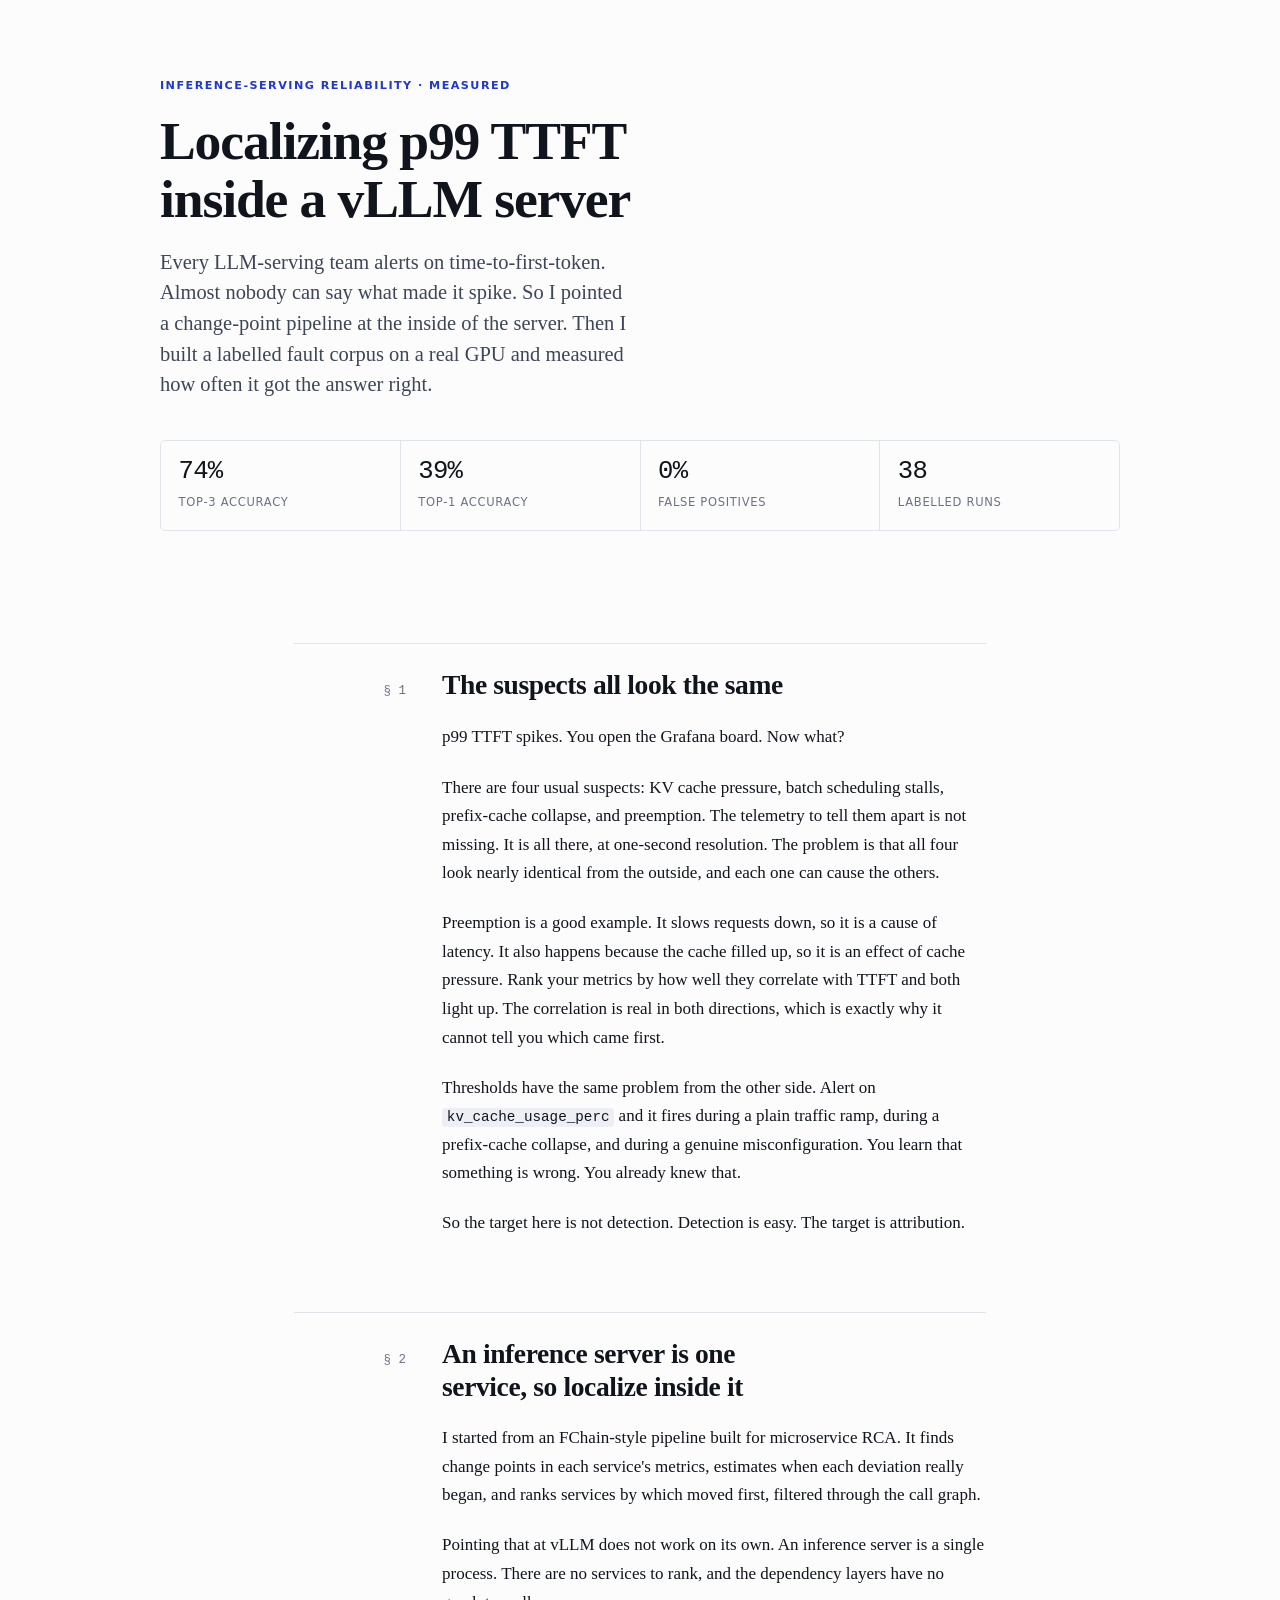
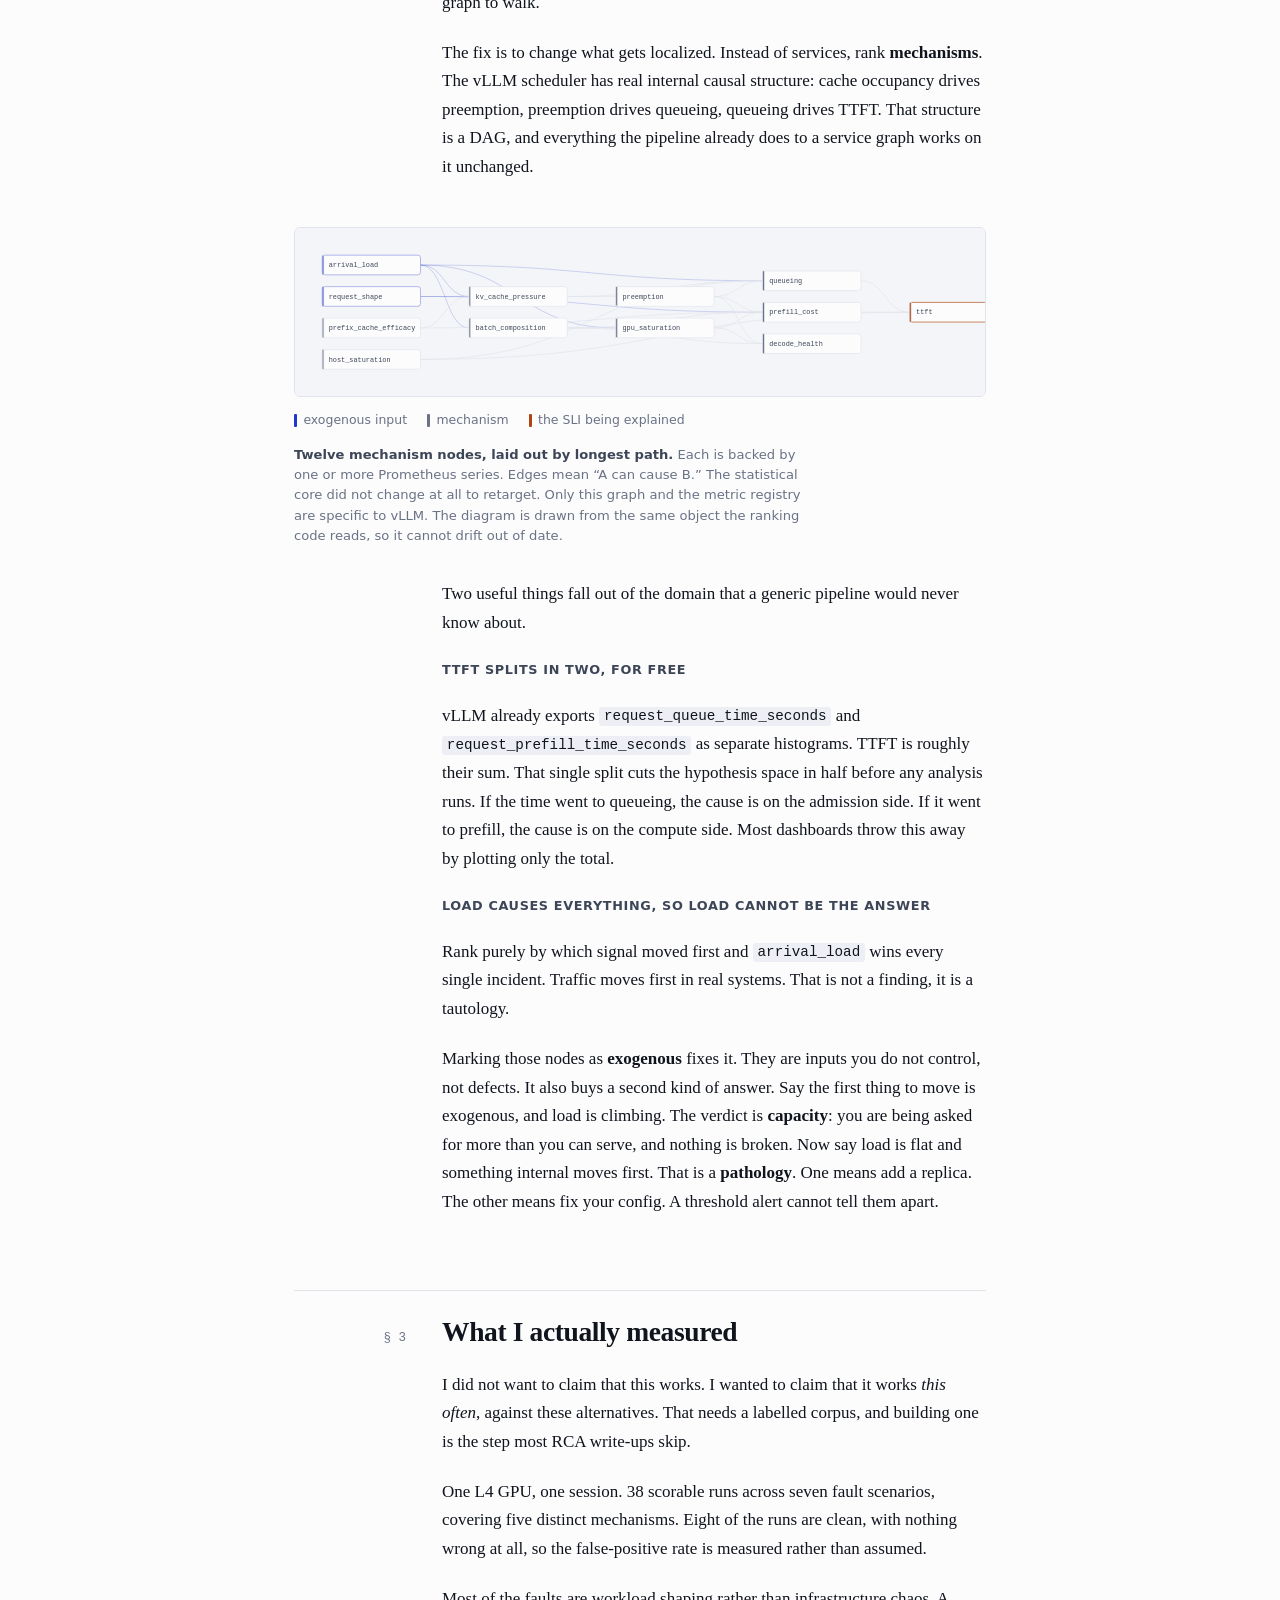
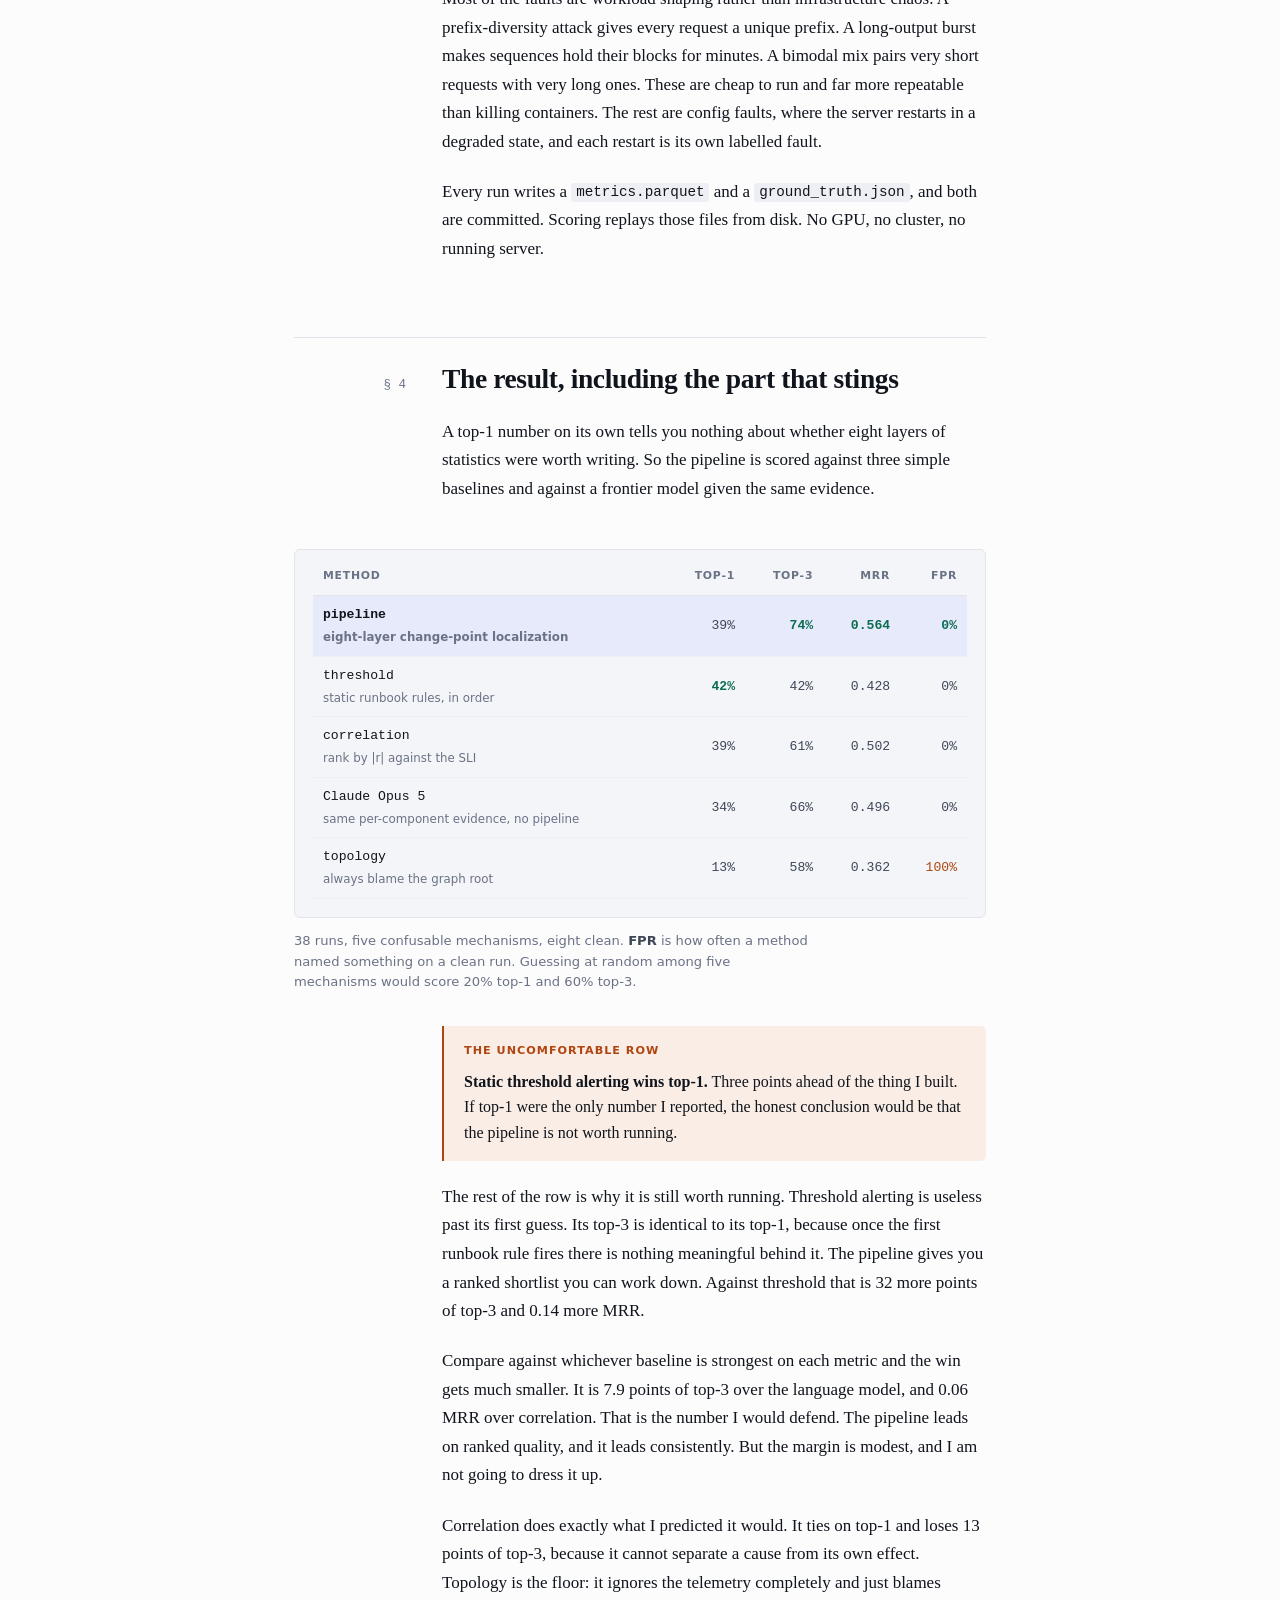
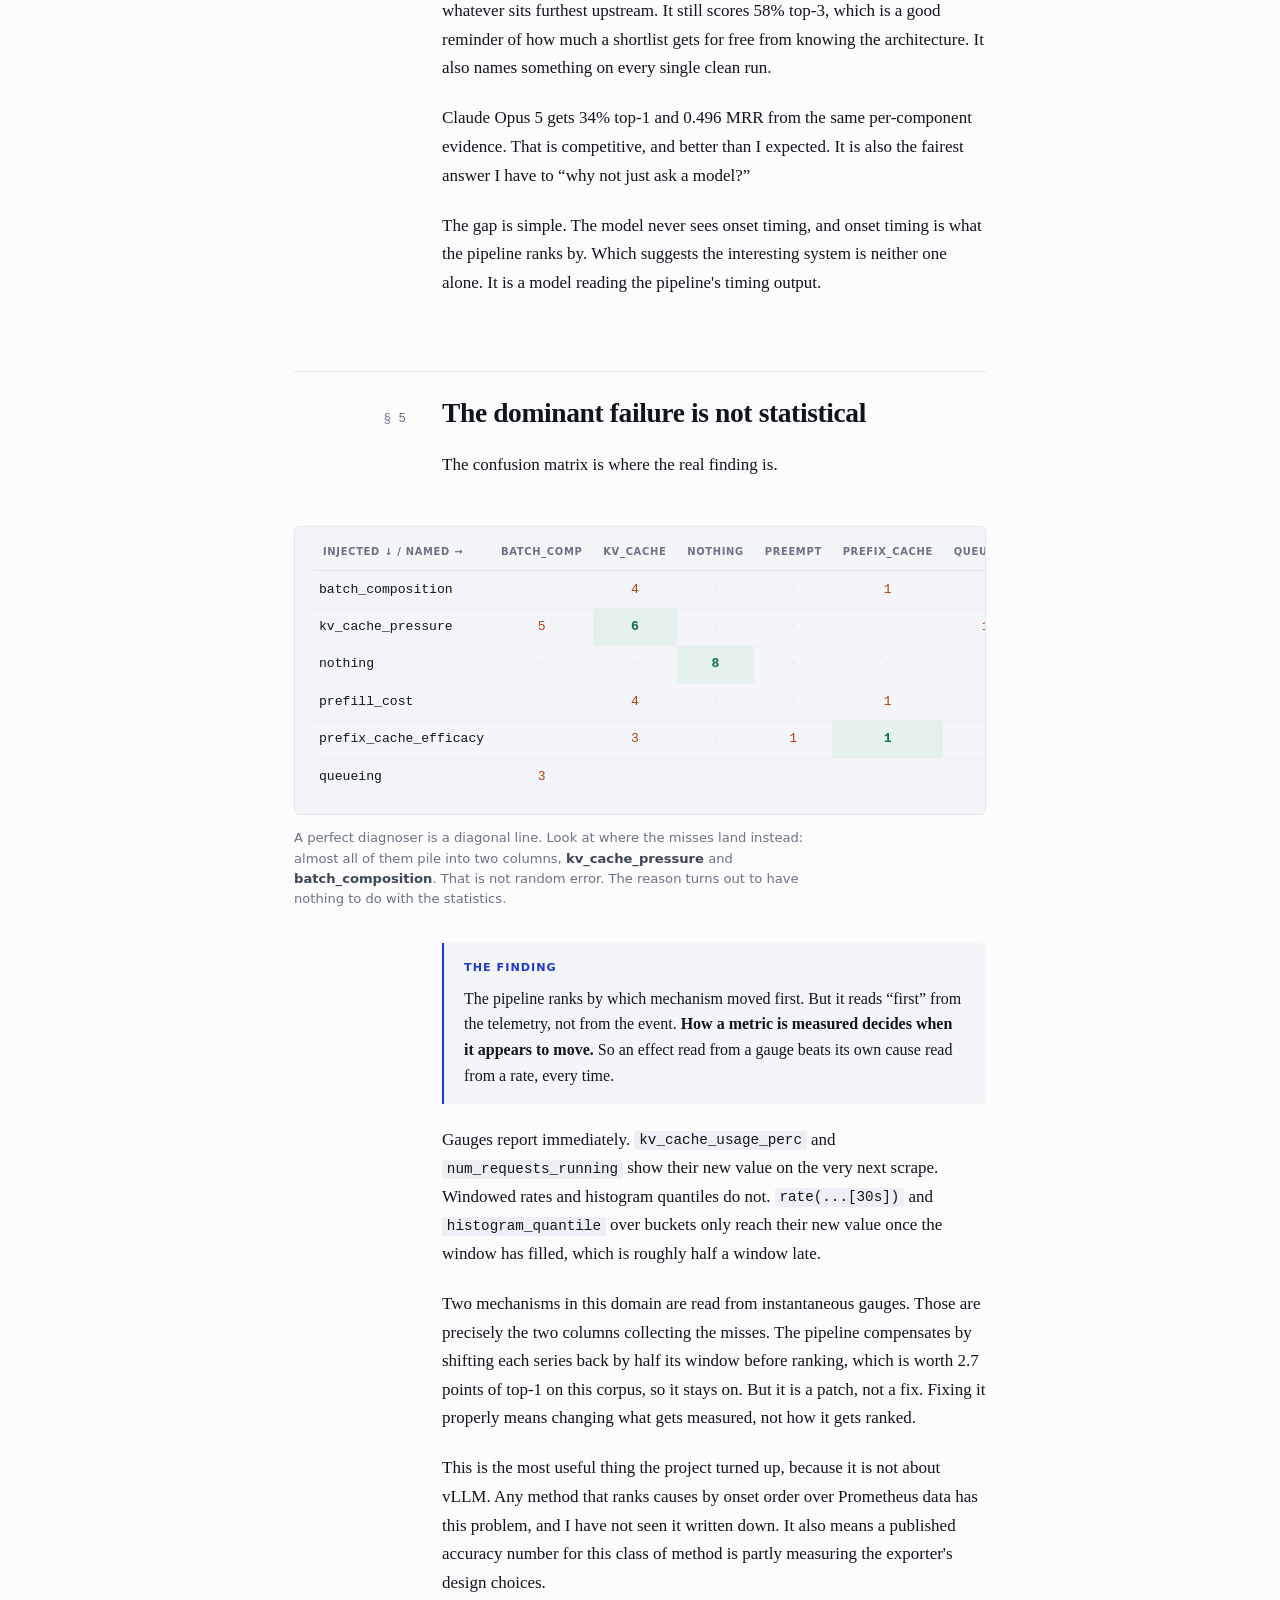
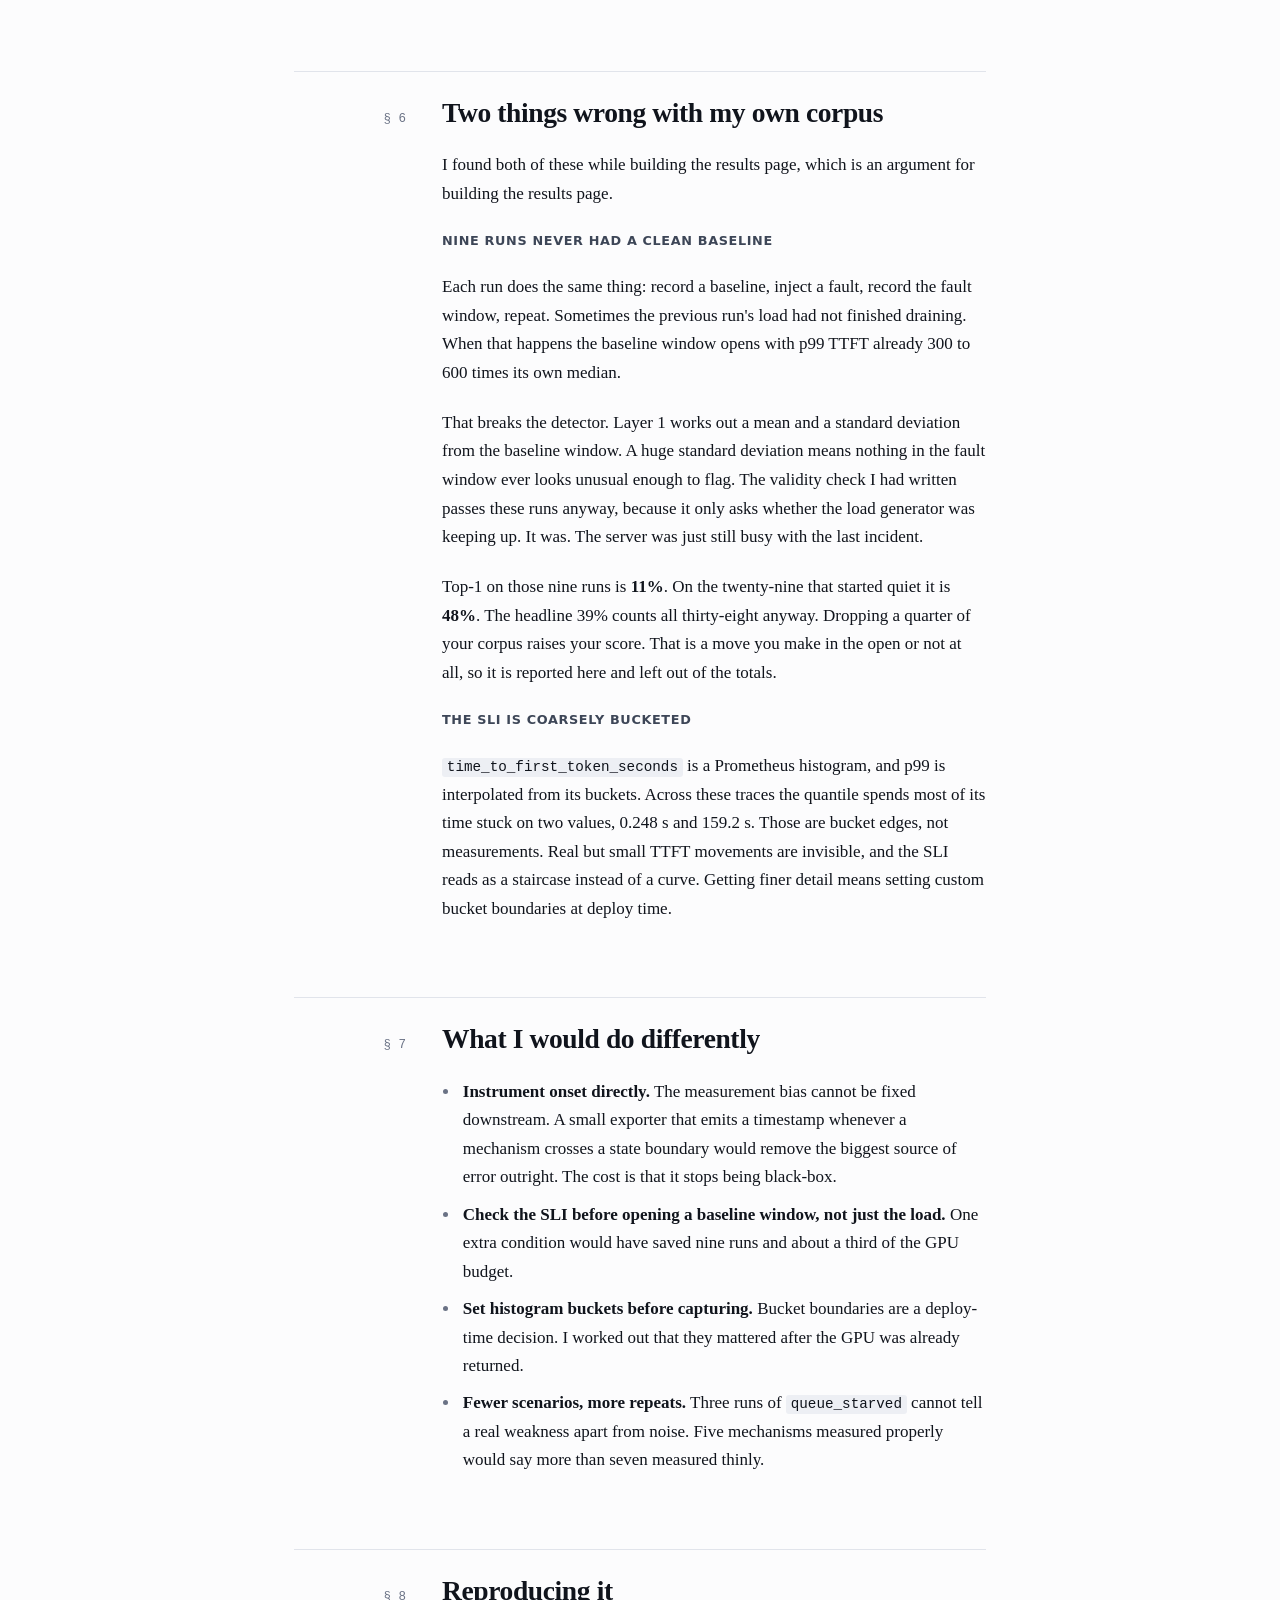
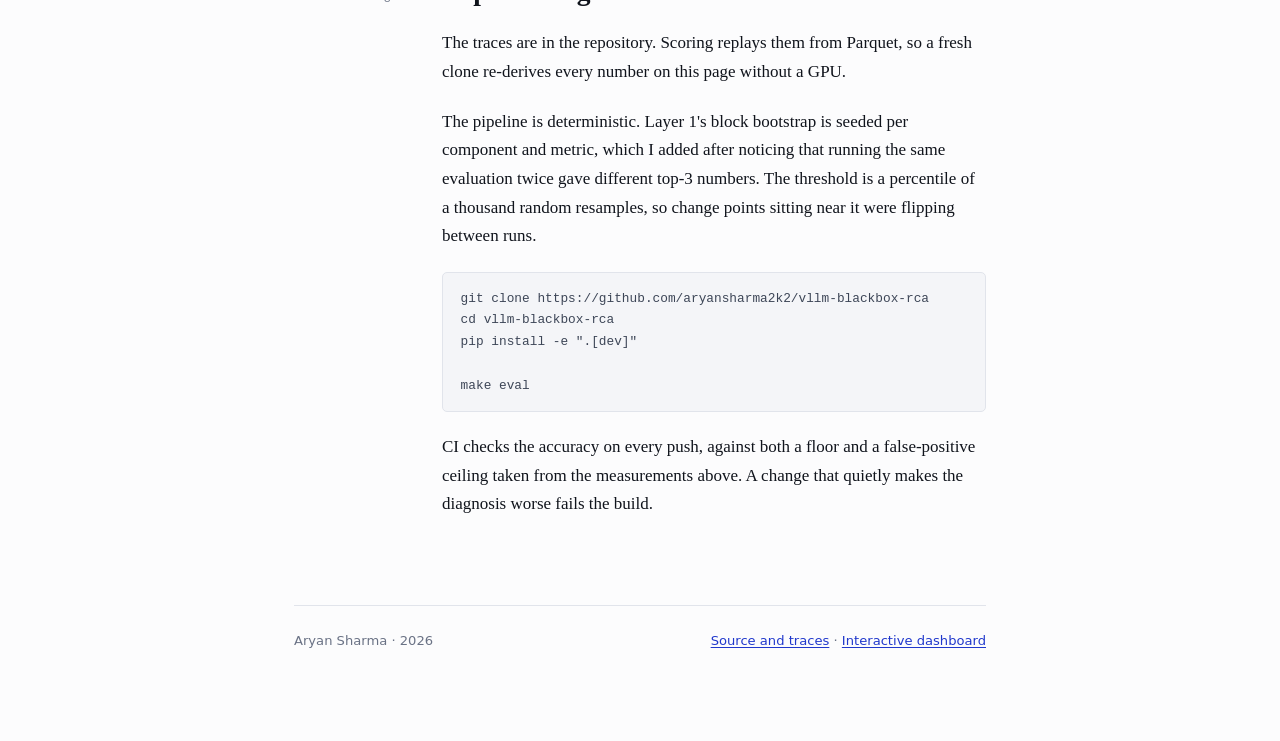
==== commit a558d968: "cleanup" ====
--- a/portfolio/writeup.html
+++ b/portfolio/writeup.html
@@ -875,8 +875,8 @@
       it were flipping between runs.
     </p>
 
-    <pre><code>git clone https://github.com/aryansharma2k2/microservice-blackbox-rca
-cd microservice-blackbox-rca
+    <pre><code>git clone https://github.com/aryansharma2k2/vllm-blackbox-rca
+cd vllm-blackbox-rca
 pip install -e ".[dev]"
 
 make eval</code></pre>
@@ -890,7 +890,7 @@
     <footer class="colophon">
       <span>Aryan Sharma &#183; 2026</span>
       <span>
-        <a href="https://github.com/aryansharma2k2/microservice-blackbox-rca">Source and traces</a>
+        <a href="https://github.com/aryansharma2k2/vllm-blackbox-rca">Source and traces</a>
         &#183;
         <a href="./index.html">Interactive dashboard</a>
       </span>
